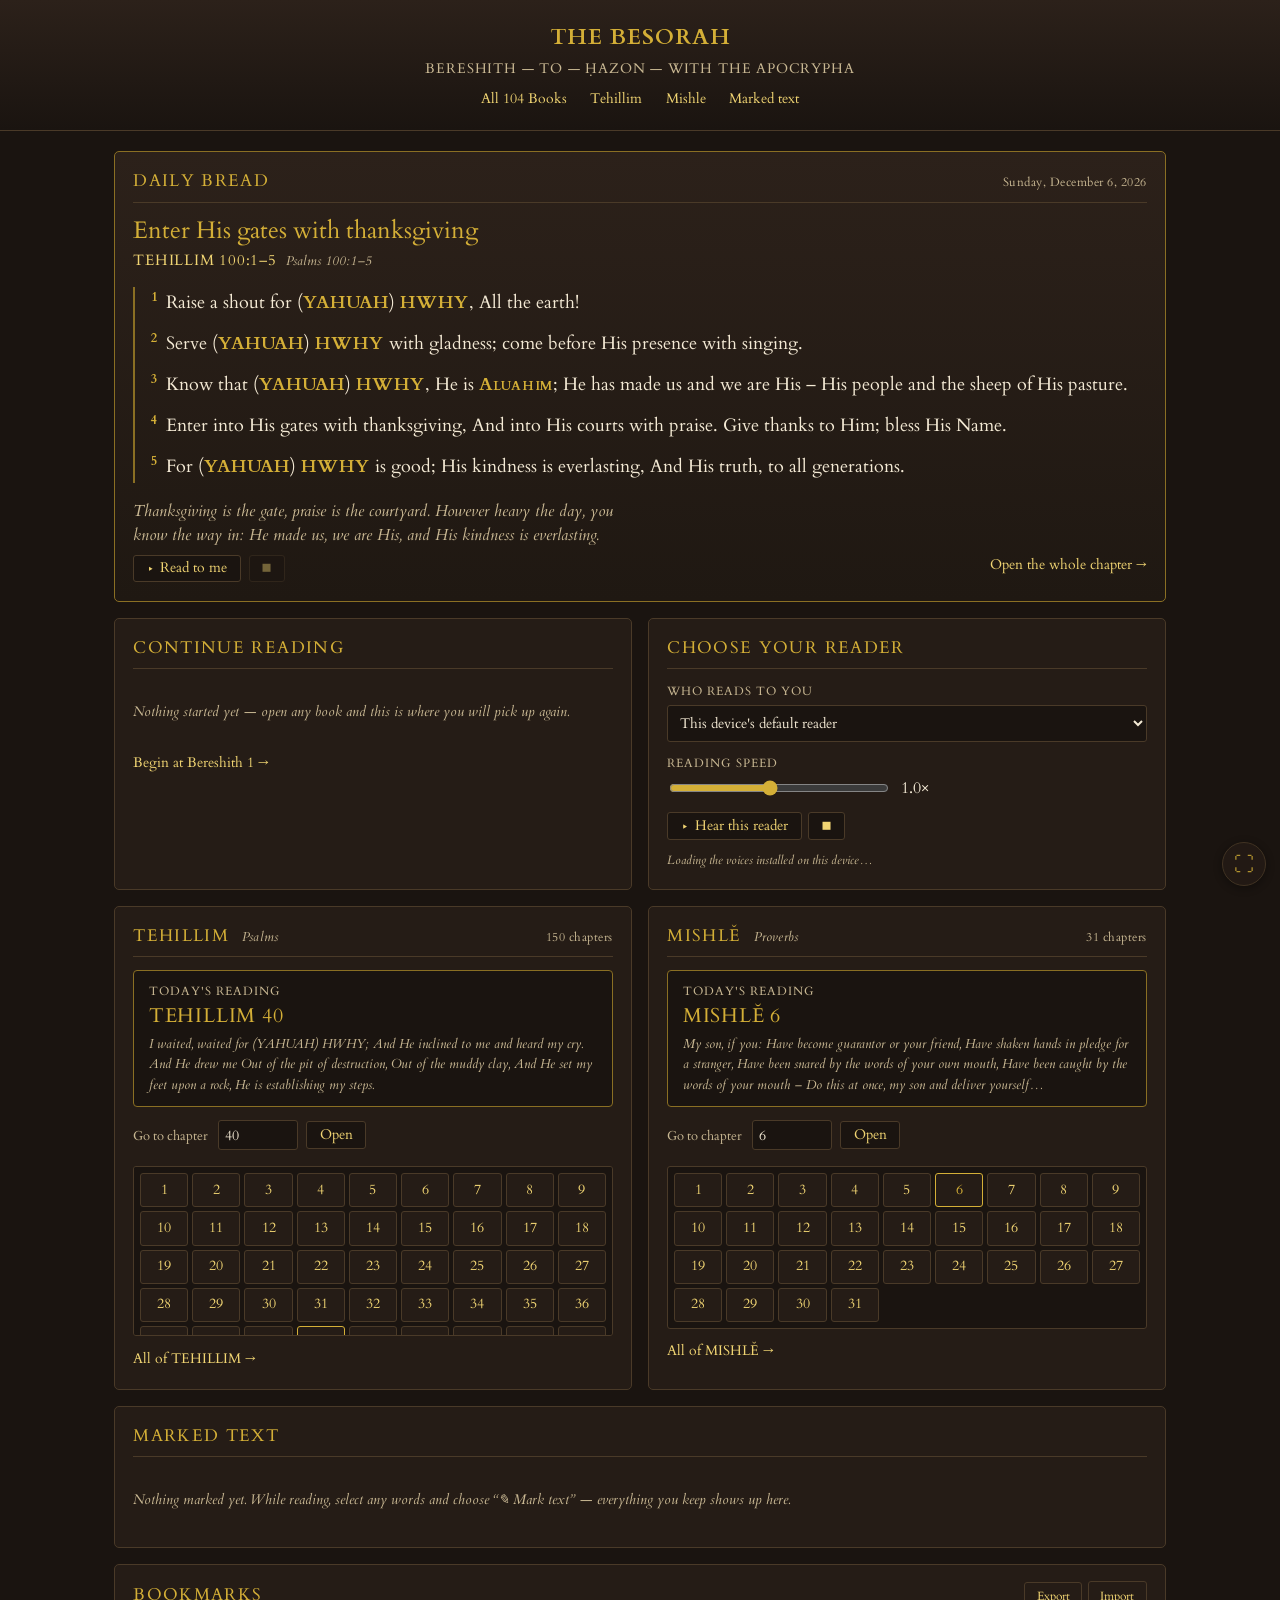
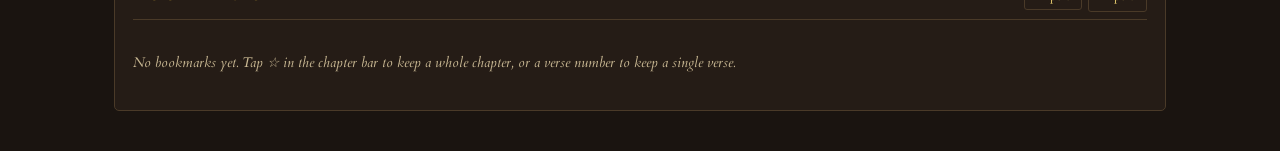
==== index.html @ 0236470b "Add a fullscreen option to every page, desktop and mobile A small round button sits bottom-right on " ====
<!DOCTYPE html>
<html lang="en">
<head>
<meta charset="UTF-8">
<meta name="viewport" content="width=device-width, initial-scale=1.0">
<meta name="theme-color" content="#1a1410">
<meta name="mobile-web-app-capable" content="yes">
<meta name="apple-mobile-web-app-capable" content="yes">
<meta name="apple-mobile-web-app-status-bar-style" content="black-translucent">
<title>The Besorah — Daily Bread &amp; Reading Room</title>
<link rel="icon" href="data:image/svg+xml,%3Csvg%20xmlns%3D%22http%3A%2F%2Fwww.w3.org%2F2000%2Fsvg%22%20viewBox%3D%220%200%2032%2032%22%3E%3Crect%20width%3D%2232%22%20height%3D%2232%22%20rx%3D%226%22%20fill%3D%22%231a1410%22%2F%3E%3Cpath%20d%3D%22M8%207h16v18H8z%22%20fill%3D%22none%22%20stroke%3D%22%23d4af37%22%20stroke-width%3D%222%22%2F%3E%3Cpath%20d%3D%22M16%207v18M11%2012h3M18%2012h3M11%2017h3M18%2017h3%22%20stroke%3D%22%23d4af37%22%20stroke-width%3D%221.5%22%2F%3E%3C%2Fsvg%3E">
<link rel="preconnect" href="https://fonts.googleapis.com">
<link rel="preconnect" href="https://fonts.gstatic.com" crossorigin>
<!-- The reader is meant to work with no network at all, so the web font
     is loaded without blocking the page: the local Cardo/Garamond/Palatino
     fallback shows immediately and the web font swaps in if it arrives. -->
<link rel="stylesheet" href="https://fonts.googleapis.com/css2?family=Cardo:ital,wght@0,400;0,700;1,400&family=EB+Garamond:ital,wght@0,500;1,400&display=swap" media="print" onload="this.media='all'">
<noscript><link rel="stylesheet" href="https://fonts.googleapis.com/css2?family=Cardo:ital,wght@0,400;0,700;1,400&family=EB+Garamond:ital,wght@0,500;1,400&display=swap"></noscript>
<link rel="stylesheet" href="assets/style.css">
<script src="assets/besorah-ids.js"></script>
<script src="assets/words.js"></script>
<script src="assets/pronunciation.js"></script>
<script src="assets/besorah-marks.js"></script>
<script src="assets/besorah-tts.js"></script>
<script src="assets/DailyBread.js"></script>
<script src="assets/besorah-home.js"></script>
</head>
<body>
<header class="site-header">
  <h1>THE BESORAH</h1>
  <div class="sub">Bereshith &mdash; to &mdash; Ḥazon &mdash; with the Apocrypha</div>
  <nav>
    <a href="books.html">All 104 Books</a>
    <a href="#tehillim-card">Tehillim</a>
    <a href="#mishle-card">Mishle</a>
    <a href="#marked-card">Marked text</a>
  </nav>
</header>

<main class="home">
  <p class="note" id="home-error" hidden></p>

  <section class="card daily-card" id="daily-card"></section>

  <div class="home-row">
    <section class="card" id="continue-card"></section>
    <section class="card" id="reader-card"></section>
  </div>

  <div class="home-row">
    <section class="card quick-card" id="tehillim-card"></section>
    <section class="card quick-card" id="mishle-card"></section>
  </div>

  <section class="card" id="marked-card"></section>
  <section class="card" id="bookmarks-card"></section>
</main>

<script>
function chapterUrl(bookId, ch, verse, markId) {
  let url = `chapter.html?id=${encodeURIComponent(bookId)}&ch=${ch}`;
  if (verse != null) url += `&v=${verse}`;
  if (markId) url += `&m=${encodeURIComponent(markId)}`;
  return url;
}
function bookUrl(bookId) {
  return `book.html?id=${encodeURIComponent(bookId)}`;
}

Promise.all([
  fetch('assets/index.json').then(r => r.json()),
  fetch('assets/daily-bread.json').then(r => r.json())
]).then(([index, daily]) => {
  BesorahHome.render({
    index: index,
    pool: daily.pool,
    loadBook: id => fetch(`assets/text/${id}.json`).then(r => r.json()),
    chapterUrl: chapterUrl,
    bookUrl: bookUrl
  });
}).catch(err => {
  const box = document.getElementById('home-error');
  box.hidden = false;
  box.innerHTML =
    'Failed to load the canon. Open this site via a local web server (not file://) — ' +
    'e.g. <code>python3 -m http.server</code> — or use the ' +
    '<a href="besorah-offline.html">single-file offline edition</a>.';
  console.error(err);
});
</script>
<script src="assets/besorah-fullscreen.js" defer></script>
</body>
</html>
---- assets/style.css ----
:root {
  --bg: #1a1410;
  --panel: #251c16;
  --ink: #f4ead5;
  --ink-dim: #c9b893;
  --gold: #d4af37;
  --gold-dim: #8a6f23;
  --rule: #4a3a28;
  --link: #f1d573;
  --link-hover: #fff3b8;
}

* { box-sizing: border-box; }

html, body {
  margin: 0;
  padding: 0;
  background: var(--bg);
  color: var(--ink);
  font-family: "Cardo", "EB Garamond", "Palatino Linotype", Palatino, Georgia, serif;
  line-height: 1.55;
  min-height: 100%;
}

a { color: var(--link); text-decoration: none; }
a:hover { color: var(--link-hover); text-decoration: underline; }

.site-header {
  border-bottom: 1px solid var(--rule);
  padding: 1.25rem 1.5rem;
  background: linear-gradient(180deg, #2c211a 0%, #1a1410 100%);
  position: sticky;
  top: 0;
  z-index: 10;
}
.site-header h1 {
  margin: 0;
  font-size: 1.4rem;
  font-weight: 600;
  letter-spacing: 0.04em;
  color: var(--gold);
  text-align: center;
}
.site-header .sub {
  font-size: 0.85rem;
  color: var(--ink-dim);
  text-align: center;
  margin-top: 0.25rem;
  letter-spacing: 0.06em;
  text-transform: uppercase;
}
.site-header nav {
  margin-top: 0.6rem;
  text-align: center;
  font-size: 0.85rem;
}
.site-header nav a { margin: 0 0.6rem; }

main { max-width: 1100px; margin: 0 auto; padding: 1.5rem; }

.section {
  margin-bottom: 2.5rem;
}
.section h2 {
  color: var(--gold);
  font-weight: 500;
  letter-spacing: 0.06em;
  border-bottom: 1px solid var(--rule);
  padding-bottom: 0.4rem;
  margin-bottom: 0.8rem;
  font-size: 1.15rem;
  text-transform: uppercase;
}

.book-grid {
  display: grid;
  grid-template-columns: repeat(auto-fill, minmax(220px, 1fr));
  gap: 0.5rem 1rem;
}
.book-link {
  display: block;
  padding: 0.5rem 0.75rem;
  border-left: 2px solid transparent;
  transition: border-color 120ms, background 120ms;
}
.book-link:hover {
  border-left-color: var(--gold);
  background: rgba(212,175,55,0.05);
  text-decoration: none;
}
.book-link .heb {
  display: block;
  color: var(--link);
  font-size: 1.05rem;
  font-weight: 500;
  letter-spacing: 0.02em;
}
.book-link .eng {
  display: block;
  color: var(--ink-dim);
  font-size: 0.78rem;
  font-style: italic;
  margin-top: 0.1rem;
}

/* Book chapter index */
.book-title {
  text-align: center;
  margin-bottom: 0.4rem;
}
.book-title .heb {
  font-size: 2.2rem;
  color: var(--gold);
  letter-spacing: 0.04em;
}
.book-title .eng {
  color: var(--ink-dim);
  font-style: italic;
  font-size: 1rem;
}

.chapter-grid {
  display: grid;
  grid-template-columns: repeat(auto-fill, minmax(72px, 1fr));
  gap: 0.4rem;
  margin-top: 1.5rem;
}
.chapter-link {
  display: block;
  padding: 0.7rem 0.4rem;
  text-align: center;
  background: var(--panel);
  border: 1px solid var(--rule);
  border-radius: 3px;
  color: var(--link);
  font-size: 1rem;
  transition: all 120ms;
}
.chapter-link:hover {
  background: var(--gold);
  color: #1a1410;
  border-color: var(--gold);
  text-decoration: none;
}

/* Chapter page */
.chapter-bar {
  display: flex;
  align-items: center;
  justify-content: space-between;
  padding: 0.6rem 1rem;
  background: var(--panel);
  border-bottom: 1px solid var(--rule);
  flex-wrap: wrap;
  gap: 0.5rem;
  position: sticky;
  top: 0;
  z-index: 10;
}
.chapter-bar .title {
  color: var(--gold);
  font-size: 1.1rem;
  font-weight: 500;
}
.chapter-bar .title .heb {
  letter-spacing: 0.02em;
}
.chapter-bar .title .eng {
  color: var(--ink-dim);
  font-style: italic;
  font-size: 0.85rem;
  margin-left: 0.5rem;
}
.chapter-bar .controls {
  display: flex;
  gap: 0.5rem;
  align-items: center;
}
.chapter-bar .controls a, .chapter-bar .controls .btn {
  padding: 0.35rem 0.8rem;
  background: var(--bg);
  border: 1px solid var(--rule);
  border-radius: 3px;
  color: var(--link);
  font-size: 0.9rem;
}
.chapter-bar .controls a:hover {
  background: var(--gold);
  color: #1a1410;
  border-color: var(--gold);
  text-decoration: none;
}
.chapter-bar .controls .disabled {
  opacity: 0.35;
  pointer-events: none;
}

.pdf-frame {
  width: 100%;
  height: calc(100vh - 110px);
  border: 0;
  display: block;
  background: #2a2018;
}

/* Chapter rendering (text mode) */
.chapter-main {
  max-width: 760px;
  margin: 0 auto;
  padding: 2rem 1.5rem 4rem;
}
.chapter-page-title {
  text-align: center;
  font-size: 2.4rem;
  color: var(--gold);
  letter-spacing: 0.05em;
  margin: 1rem 0 0.2rem;
  font-weight: 600;
}
.chapter-page-sub {
  text-align: center;
  color: var(--ink-dim);
  font-style: italic;
  font-weight: 400;
  font-size: 1rem;
  margin: 0 0 1.5rem;
}
.chapter-num {
  text-align: center;
  font-size: 3.2rem;
  color: var(--gold);
  font-weight: 700;
  margin: 1.2rem 0 1.6rem;
  line-height: 1;
}
.verses {
  font-size: 1.08rem;
  line-height: 1.7;
}
.verse {
  margin: 0 0 0.6rem;
  text-indent: 0;
}
.verse-n {
  color: var(--gold);
  font-weight: 700;
  font-size: 0.78rem;
  margin-right: 0.25rem;
  vertical-align: super;
}
/* Divine names — Yahuah, Yahusha, Aluahim, Mashiach, Yasharal, Ruach haQodesh */
.dn {
  color: var(--gold);
  font-variant: small-caps;
  letter-spacing: 0.04em;
  font-weight: 600;
}
/* Paleo-Hebrew tetragrammaton (HWHY) — annotated alongside its
   transliteration as "(YAHUAH) HWHY". Same colour as divine names
   but no small-caps so the four letters stay distinct. */
.hwhy {
  color: var(--gold);
  letter-spacing: 0.06em;
  font-weight: 600;
}

/* A footnote carried over from the source edition of an apocryphal book —
   printed there behind an asterisk, shown here as what it is. */
.fn {
  display: block;
  margin-top: 0.35rem;
  padding-left: 0.9rem;
  border-left: 1px solid var(--rule);
  color: var(--ink-dim);
  font-size: 0.82rem;
  font-style: italic;
  line-height: 1.5;
}
.fn .dn { font-size: inherit; }

/* Verse number — clickable to bookmark */
.verse-n { user-select: none; transition: color 120ms; }
.verse-n:hover { color: var(--link-hover); }

/* Bookmarked verse — gold left rule + filled marker on the verse number */
.verse.bookmarked {
  border-left: 3px solid var(--gold);
  padding-left: 0.6rem;
  margin-left: -0.9rem;
  background: rgba(212,175,55,0.06);
  border-radius: 0 3px 3px 0;
}
.verse.bookmarked .verse-n {
  color: var(--gold);
}
.verse.bookmarked .verse-n::after {
  content: "★";
  font-size: 0.7em;
  margin-left: 0.15em;
  vertical-align: super;
  color: var(--gold);
}

/* Briefly flash a verse when arrived at via #verseN deep-link */
.verse.flash {
  animation: verseFlash 1.6s ease-out 1;
}
@keyframes verseFlash {
  0%   { background: rgba(212,175,55,0.45); }
  100% { background: transparent; }
}
.verse.bookmarked.flash {
  animation: verseFlashMarked 1.6s ease-out 1;
}
@keyframes verseFlashMarked {
  0%   { background: rgba(212,175,55,0.55); }
  100% { background: rgba(212,175,55,0.06); }
}
.prose {
  font-size: 1.05rem;
  line-height: 1.75;
  white-space: pre-wrap;
}
.chapter-footer {
  border-top: 1px solid var(--rule);
  padding: 1rem;
  text-align: center;
  background: var(--panel);
}
.chapter-footer .controls {
  display: inline-flex;
  gap: 1rem;
  justify-content: center;
}
.chapter-footer .controls a {
  padding: 0.5rem 1rem;
  background: var(--bg);
  border: 1px solid var(--rule);
  border-radius: 3px;
  color: var(--link);
}
.chapter-footer .controls a:hover {
  background: var(--gold);
  color: #1a1410;
  border-color: var(--gold);
  text-decoration: none;
}
.chapter-footer .controls .disabled {
  opacity: 0.35;
  pointer-events: none;
}

.note {
  padding: 1rem;
  color: var(--ink-dim);
  font-size: 0.85rem;
  text-align: center;
  font-style: italic;
}

/* Search */
#search {
  width: 100%;
  max-width: 400px;
  margin: 0 auto;
  display: block;
  padding: 0.5rem 0.75rem;
  background: var(--panel);
  color: var(--ink);
  border: 1px solid var(--rule);
  border-radius: 3px;
  font-family: inherit;
  font-size: 0.95rem;
}
#search:focus { outline: none; border-color: var(--gold); }

@media (max-width: 600px) {
  .pdf-frame { height: calc(100vh - 150px); }
  .chapter-bar { padding: 0.5rem; font-size: 0.9rem; }
  .book-title .heb { font-size: 1.6rem; }
}

/* Bookmark star button on the chapter bar */
#bookmark-btn {
  background: var(--bg);
  border: 1px solid var(--rule);
  border-radius: 3px;
  color: var(--link);
  padding: 0.2rem 0.55rem;
  font-size: 1.05rem;
  font-family: inherit;
  cursor: pointer;
  line-height: 1;
}
#bookmark-btn:hover {
  background: var(--gold);
  color: #1a1410;
  border-color: var(--gold);
}
#bookmark-btn.on { color: var(--gold); }
#bookmark-btn.on:hover { color: #1a1410; }

/* ============ Read-aloud (text-to-speech) player ============ */
/* Sits as its own full-width row inside the sticky .chapter-bar. */
.tts-bar {
  flex: 1 1 100%;
  display: flex;
  align-items: center;
  gap: 0.5rem;
  flex-wrap: wrap;
  margin-top: 0.5rem;
  padding-top: 0.5rem;
  border-top: 1px solid var(--rule);
}
.tts-btn {
  display: inline-flex;
  align-items: center;
  gap: 0.35rem;
  background: var(--bg);
  border: 1px solid var(--rule);
  border-radius: 3px;
  color: var(--link);
  font-family: inherit;
  font-size: 0.9rem;
  padding: 0.35rem 0.8rem;
  cursor: pointer;
  line-height: 1;
}
.tts-btn:hover:not(:disabled) {
  background: var(--gold);
  color: #1a1410;
  border-color: var(--gold);
}
.tts-btn:disabled { opacity: 0.4; cursor: default; }
.tts-play .tts-ico { font-size: 0.8rem; }
.tts-rate {
  display: inline-flex;
  align-items: center;
  gap: 0.4rem;
  color: var(--ink-dim);
  font-size: 0.8rem;
}
.tts-rate-input { width: 90px; accent-color: var(--gold); cursor: pointer; }
.tts-rate-val { min-width: 2.4em; color: var(--ink); }
.tts-voice {
  background: var(--bg);
  color: var(--ink);
  border: 1px solid var(--rule);
  border-radius: 3px;
  font-family: inherit;
  font-size: 0.82rem;
  padding: 0.3rem 0.4rem;
  max-width: 220px;
}
.tts-voice:focus { outline: none; border-color: var(--gold); }

/* Verses become click-to-read-from-here once the player is bound */
.tts-readable .verse,
.tts-readable .prose { cursor: pointer; }

/* Currently-spoken verse / prose block */
.verse.tts-speaking,
.prose.tts-speaking {
  background: rgba(212,175,55,0.14);
  box-shadow: -0.6rem 0 0 rgba(212,175,55,0.14),
               0.6rem 0 0 rgba(212,175,55,0.14);
  border-radius: 3px;
}
.verse.tts-speaking .verse-n { color: var(--link-hover); }

@media (max-width: 600px) {
  .tts-voice { max-width: 150px; }
  .tts-rate-input { width: 70px; }
}

/* Continue-reading card on the index page */
.continue-card {
  display: flex;
  align-items: center;
  justify-content: space-between;
  gap: 1rem;
  max-width: 700px;
  margin: 1rem auto 0;
  padding: 0.8rem 1.1rem;
  background: linear-gradient(180deg, #2c211a 0%, #1f1812 100%);
  border: 1px solid var(--gold-dim);
  border-radius: 4px;
  color: var(--link);
}
.continue-card:hover {
  border-color: var(--gold);
  text-decoration: none;
  color: var(--link-hover);
}
.continue-label {
  font-size: 0.78rem;
  text-transform: uppercase;
  letter-spacing: 0.08em;
  color: var(--ink-dim);
}
.continue-target { display: flex; flex-direction: column; align-items: flex-end; }
.continue-target .heb {
  color: var(--gold);
  font-size: 1.1rem;
  letter-spacing: 0.03em;
}
.continue-target .eng {
  color: var(--ink-dim);
  font-style: italic;
  font-size: 0.78rem;
}

/* Bookmarks panel on the index page */
.bookmarks-section { margin-top: 1.6rem; }
.bookmarks-head {
  display: flex;
  align-items: baseline;
  justify-content: space-between;
  gap: 0.8rem;
  flex-wrap: wrap;
  border-bottom: 1px solid var(--rule);
  padding-bottom: 0.4rem;
  margin-bottom: 0.8rem;
}
.bookmarks-head h2 {
  margin: 0;
  font-size: 1.15rem;
  color: var(--gold);
  font-weight: 500;
  letter-spacing: 0.06em;
  text-transform: uppercase;
  border: 0;
  padding: 0;
}
.bookmarks-head .count {
  color: var(--ink-dim);
  font-weight: 400;
  font-size: 0.9rem;
}
.bookmarks-tools { display: flex; gap: 0.4rem; align-items: center; }
.bookmarks-tools button,
.bookmarks-tools .bm-import-label {
  background: var(--panel);
  border: 1px solid var(--rule);
  border-radius: 3px;
  color: var(--link);
  padding: 0.3rem 0.7rem;
  font-size: 0.78rem;
  font-family: inherit;
  cursor: pointer;
}
.bookmarks-tools button:hover,
.bookmarks-tools .bm-import-label:hover {
  background: var(--gold);
  color: #1a1410;
  border-color: var(--gold);
}
.bookmark-item { position: relative; padding-right: 2rem; }
.bookmark-item.bm-verse .heb::before {
  content: "★ ";
  color: var(--gold);
  font-size: 0.85em;
}
.bookmark-item .bm-remove {
  position: absolute;
  top: 50%;
  right: 0.5rem;
  transform: translateY(-50%);
  background: transparent;
  border: 0;
  color: var(--ink-dim);
  font-size: 1.1rem;
  line-height: 1;
  cursor: pointer;
  padding: 0.15rem 0.35rem;
  border-radius: 3px;
}
.bookmark-item .bm-remove:hover {
  background: rgba(212,175,55,0.15);
  color: var(--gold);
}

/* ================================================================
   HOME PAGE
   Daily Bread · Continue reading · Choose your reader ·
   Tehillim · Mishle · Marked text · Bookmarks
   ================================================================ */
main.home { max-width: 1100px; padding-top: 1.25rem; }

.home-row {
  display: grid;
  grid-template-columns: repeat(auto-fit, minmax(320px, 1fr));
  gap: 1rem;
  margin-bottom: 1rem;
}

.card {
  background: var(--panel);
  border: 1px solid var(--rule);
  border-radius: 5px;
  padding: 1rem 1.15rem 1.15rem;
  margin-bottom: 1rem;
  display: flex;
  flex-direction: column;
}
.home-row .card { margin-bottom: 0; }

.card-head {
  display: flex;
  align-items: baseline;
  justify-content: space-between;
  gap: 0.6rem;
  flex-wrap: wrap;
  border-bottom: 1px solid var(--rule);
  padding-bottom: 0.45rem;
  margin-bottom: 0.85rem;
}
.card-head h2 {
  margin: 0;
  font-size: 1.05rem;
  font-weight: 500;
  letter-spacing: 0.08em;
  text-transform: uppercase;
  color: var(--gold);
}
.card-head .card-sub {
  color: var(--ink-dim);
  font-style: italic;
  text-transform: none;
  letter-spacing: 0.02em;
  font-size: 0.82rem;
  margin-left: 0.4rem;
}
.card-head .count { color: var(--ink-dim); font-size: 0.85rem; }
.card-note {
  color: var(--ink-dim);
  font-size: 0.78rem;
  letter-spacing: 0.04em;
}
.card-empty { text-align: left; padding: 0.4rem 0 0.2rem; }
.card-tools { margin-left: auto; }
.card-more {
  display: inline-block;
  margin-top: 0.8rem;
  font-size: 0.85rem;
  color: var(--link);
  align-self: flex-start;
}

/* ---- Daily Bread ---- */
.daily-card {
  background: linear-gradient(180deg, #2c211a 0%, #1f1812 100%);
  border-color: var(--gold-dim);
}
.daily-theme {
  color: var(--gold);
  font-size: 1.5rem;
  line-height: 1.25;
  margin-bottom: 0.2rem;
}
.daily-ref {
  display: flex;
  gap: 0.6rem;
  align-items: baseline;
  flex-wrap: wrap;
  margin-bottom: 0.9rem;
}
.daily-ref .heb {
  color: var(--link);
  letter-spacing: 0.05em;
  font-size: 0.95rem;
}
.daily-ref .eng {
  color: var(--ink-dim);
  font-style: italic;
  font-size: 0.82rem;
}
.daily-verses {
  font-size: 1.12rem;
  line-height: 1.75;
  border-left: 2px solid var(--gold-dim);
  padding-left: 1rem;
  margin-bottom: 1rem;
}
.daily-reflection {
  color: var(--ink-dim);
  font-style: italic;
  margin: 0 0 0.4rem;
  max-width: 62ch;
}
.daily-actions {
  display: flex;
  align-items: center;
  justify-content: space-between;
  gap: 1rem;
  flex-wrap: wrap;
  margin-top: 0.4rem;
}
.daily-actions .card-more { margin-top: 0; }
.tts-bar-compact {
  flex: 0 0 auto;
  margin-top: 0;
  padding-top: 0;
  border-top: 0;
}

/* ---- Continue reading ---- */
#continue-card .continue-card { margin: 0; max-width: none; }

/* ---- Choose your reader ---- */
.reader-panel { display: block; }
.reader-field {
  display: block;
  margin-bottom: 0.7rem;
}
.reader-label {
  display: block;
  font-size: 0.75rem;
  text-transform: uppercase;
  letter-spacing: 0.08em;
  color: var(--ink-dim);
  margin-bottom: 0.25rem;
}
.reader-voice {
  width: 100%;
  max-width: none;
  font-size: 0.9rem;
  padding: 0.45rem 0.5rem;
}
.reader-speed { display: flex; align-items: center; gap: 0.6rem; }
.reader-speed .tts-rate-input { width: 100%; max-width: 220px; }
.reader-actions { display: flex; gap: 0.4rem; margin-top: 0.2rem; }
.reader-hint {
  color: var(--ink-dim);
  font-size: 0.78rem;
  font-style: italic;
  margin: 0.7rem 0 0;
}
.reader-none { text-align: left; padding-left: 0; }

/* ---- Tehillim / Mishle quick access ---- */
.quick-today {
  display: block;
  padding: 0.7rem 0.9rem;
  background: var(--bg);
  border: 1px solid var(--gold-dim);
  border-radius: 4px;
  color: var(--link);
}
.quick-today:hover {
  border-color: var(--gold);
  text-decoration: none;
  background: rgba(212,175,55,0.06);
}
.quick-today-label {
  display: block;
  font-size: 0.72rem;
  text-transform: uppercase;
  letter-spacing: 0.09em;
  color: var(--ink-dim);
}
.quick-today-ref {
  display: block;
  color: var(--gold);
  font-size: 1.25rem;
  letter-spacing: 0.04em;
}
.quick-today-line {
  display: block;
  color: var(--ink-dim);
  font-size: 0.82rem;
  font-style: italic;
  margin-top: 0.15rem;
}
.quick-jump {
  display: flex;
  align-items: center;
  gap: 0.5rem;
  margin: 0.8rem 0 0.6rem;
  font-size: 0.82rem;
  color: var(--ink-dim);
}
.quick-jump input {
  width: 5rem;
  margin-left: 0.4rem;
  background: var(--bg);
  color: var(--ink);
  border: 1px solid var(--rule);
  border-radius: 3px;
  padding: 0.3rem 0.4rem;
  font-family: inherit;
  font-size: 0.9rem;
}
.quick-jump input:focus { outline: none; border-color: var(--gold); }
.chapter-grid.mini {
  grid-template-columns: repeat(auto-fill, minmax(46px, 1fr));
  gap: 0.25rem;
  margin-top: 0.4rem;
  /* Long books (150 psalms) scroll inside their own panel rather than
     pushing the rest of the home page down. */
  max-height: 170px;
  overflow-y: auto;
  background: var(--bg);
  border: 1px solid var(--rule);
  border-radius: 3px;
  padding: 0.35rem;
}
.chapter-grid.mini .chapter-link {
  padding: 0.35rem 0.2rem;
  font-size: 0.85rem;
}
.chapter-grid.mini .chapter-link.is-today {
  border-color: var(--gold);
  color: var(--gold);
}

/* ---- Marked text ---- */
.mark-list { list-style: none; margin: 0; padding: 0; }
.mark-item {
  position: relative;
  border-left: 2px solid var(--gold-dim);
  margin-bottom: 0.55rem;
}
.mark-item:hover { border-left-color: var(--gold); }
.mark-link {
  display: block;
  padding: 0.35rem 2rem 0.4rem 0.8rem;
  color: var(--ink);
}
.mark-link:hover { text-decoration: none; background: rgba(212,175,55,0.05); }
.mark-quote {
  display: block;
  font-size: 1rem;
  line-height: 1.5;
}
.mark-quote::before { content: "“"; color: var(--gold); }
.mark-quote::after  { content: "”"; color: var(--gold); }
.mark-ref {
  display: block;
  margin-top: 0.15rem;
  font-size: 0.75rem;
  letter-spacing: 0.05em;
  color: var(--ink-dim);
  text-transform: uppercase;
}
.mark-item .bm-remove {
  position: absolute;
  top: 0.35rem;
  right: 0.4rem;
  background: transparent;
  border: 0;
  color: var(--ink-dim);
  font-size: 1.1rem;
  line-height: 1;
  cursor: pointer;
  padding: 0.15rem 0.35rem;
  border-radius: 3px;
}
.mark-item .bm-remove:hover {
  background: rgba(212,175,55,0.15);
  color: var(--gold);
}

/* ================================================================
   MARKED TEXT INSIDE A CHAPTER
   ================================================================ */
mark.tmark {
  background: rgba(212,175,55,0.22);
  color: inherit;
  border-bottom: 1px solid var(--gold-dim);
  border-radius: 2px;
  padding: 0.05em 0;
  cursor: pointer;
}
mark.tmark:hover { background: rgba(212,175,55,0.34); }
mark.tmark.flash { animation: verseFlash 1.6s ease-out 1; }
.markable .verse, .markable .prose { -webkit-tap-highlight-color: transparent; }

/* The floating "Mark text" bubble */
.mark-pop {
  position: absolute;
  z-index: 50;
  display: flex;
  flex-wrap: wrap;
  max-width: min(92vw, 340px);
  justify-content: center;
  gap: 0.25rem;
  padding: 0.25rem;
  background: var(--panel);
  border: 1px solid var(--gold-dim);
  border-radius: 4px;
  box-shadow: 0 4px 14px rgba(0,0,0,0.45);
}
.mark-pop[hidden] { display: none; }
.mark-pop-btn {
  background: var(--bg);
  border: 1px solid var(--rule);
  border-radius: 3px;
  color: var(--link);
  font-family: inherit;
  font-size: 0.82rem;
  padding: 0.3rem 0.6rem;
  cursor: pointer;
  white-space: nowrap;
}
.mark-pop-btn:hover {
  background: var(--gold);
  color: #1a1410;
  border-color: var(--gold);
}
.mark-pop-btn.danger:hover { background: #a3512b; color: var(--ink); border-color: #a3512b; }

.mark-hint {
  border-top: 1px solid var(--rule);
  margin-top: 2.5rem;
  padding-top: 1rem;
  font-size: 0.8rem;
}

@media (max-width: 600px) {
  main.home { padding: 1rem 0.85rem 2rem; }
  .card { padding: 0.85rem 0.9rem 1rem; }
  .daily-theme { font-size: 1.25rem; }
  .daily-verses { font-size: 1.05rem; padding-left: 0.7rem; }
  .home-row { grid-template-columns: 1fr; }
}
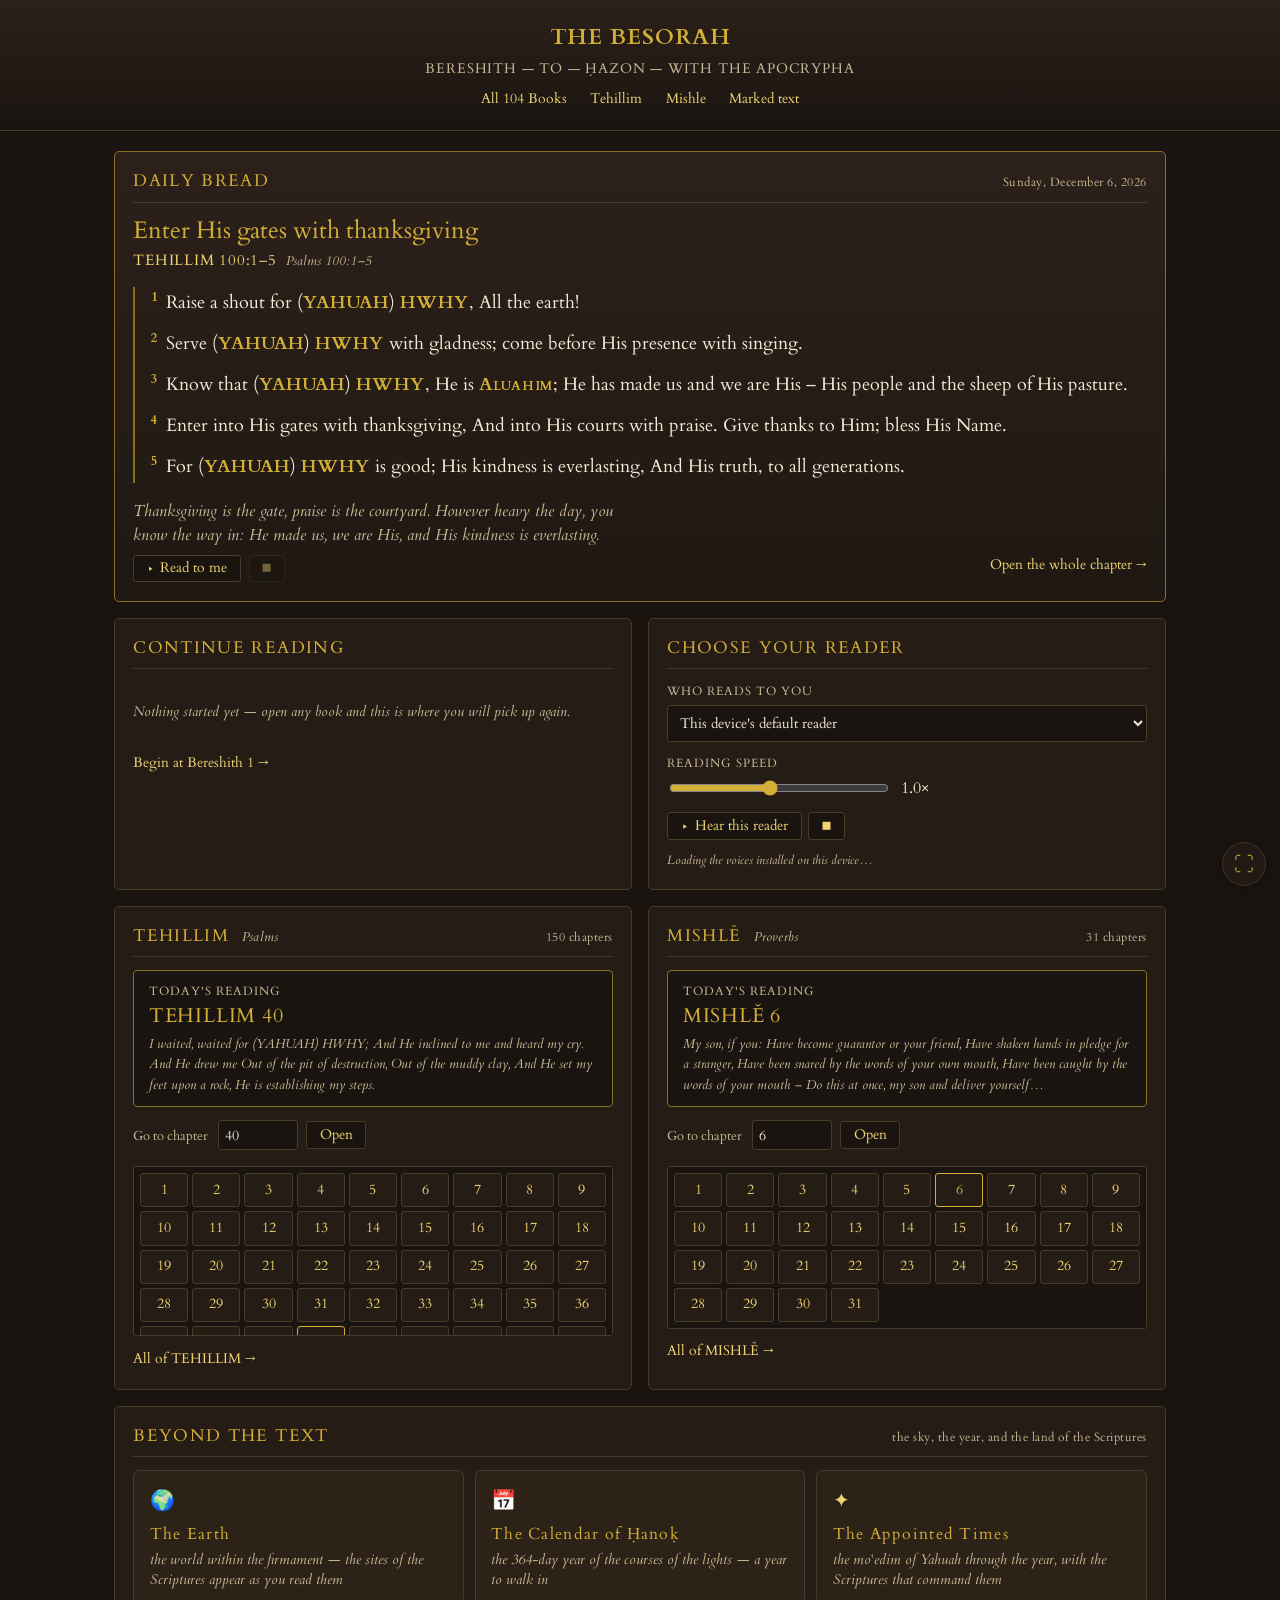
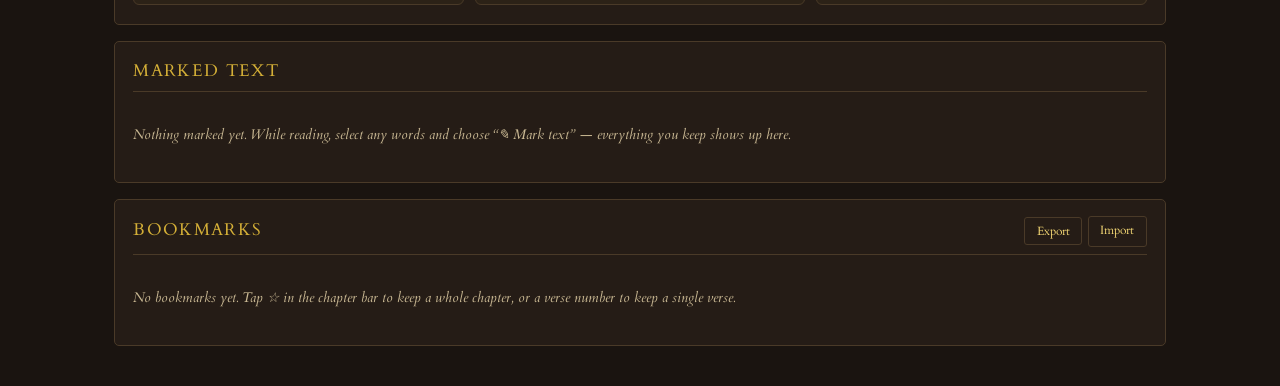
==== commit d0f104b4: "Give the Extra Features pages a home in the Besorah The three companion pages uploaded to Extra Feat" ====
--- a/index.html
+++ b/index.html
@@ -52,6 +52,28 @@
     <section class="card quick-card" id="mishle-card"></section>
   </div>
 
+  <section class="card" id="extras-card">
+    <div class="card-head"><h2>Beyond the text</h2>
+      <span class="card-note">the sky, the year, and the land of the Scriptures</span></div>
+    <div class="extras-row">
+      <a class="extra-link" href="Extra Features/earth.html">
+        <span class="extra-icon">&#127757;</span>
+        <span class="extra-name">The Earth</span>
+        <span class="extra-desc">the world within the firmament &mdash; the sites of the Scriptures appear as you read them</span>
+      </a>
+      <a class="extra-link" href="Extra Features/calendar-of-hanok.html">
+        <span class="extra-icon">&#128197;</span>
+        <span class="extra-name">The Calendar of &#7716;ano&#7731;</span>
+        <span class="extra-desc">the 364-day year of the courses of the lights &mdash; a year to walk in</span>
+      </a>
+      <a class="extra-link" href="Extra Features/appointed-times.html">
+        <span class="extra-icon">&#10022;</span>
+        <span class="extra-name">The Appointed Times</span>
+        <span class="extra-desc">the mo&#8219;edim of Yahuah through the year, with the Scriptures that command them</span>
+      </a>
+    </div>
+  </section>
+
   <section class="card" id="marked-card"></section>
   <section class="card" id="bookmarks-card"></section>
 </main>
--- a/assets/style.css
+++ b/assets/style.css
@@ -924,3 +924,37 @@
   .daily-verses { font-size: 1.05rem; padding-left: 0.7rem; }
   .home-row { grid-template-columns: 1fr; }
 }
+
+/* ------------------------- extra features card ------------------------- */
+.extras-row {
+  display: grid;
+  grid-template-columns: repeat(auto-fit, minmax(220px, 1fr));
+  gap: 0.7rem;
+}
+.extra-link {
+  display: block;
+  border: 1px solid var(--rule);
+  border-radius: 6px;
+  padding: 0.85rem 0.95rem;
+  background: rgba(212, 175, 55, 0.045);
+  transition: border-color 120ms, background 120ms;
+}
+.extra-link:hover {
+  border-color: var(--gold);
+  background: rgba(212, 175, 55, 0.09);
+  text-decoration: none;
+}
+.extra-link .extra-icon { display: block; font-size: 1.25rem; margin-bottom: 0.35rem; }
+.extra-link .extra-name {
+  display: block;
+  color: var(--gold);
+  letter-spacing: 0.08em;
+  margin-bottom: 0.3rem;
+}
+.extra-link .extra-desc {
+  display: block;
+  color: var(--ink-dim);
+  font-size: 0.85rem;
+  font-style: italic;
+  line-height: 1.45;
+}
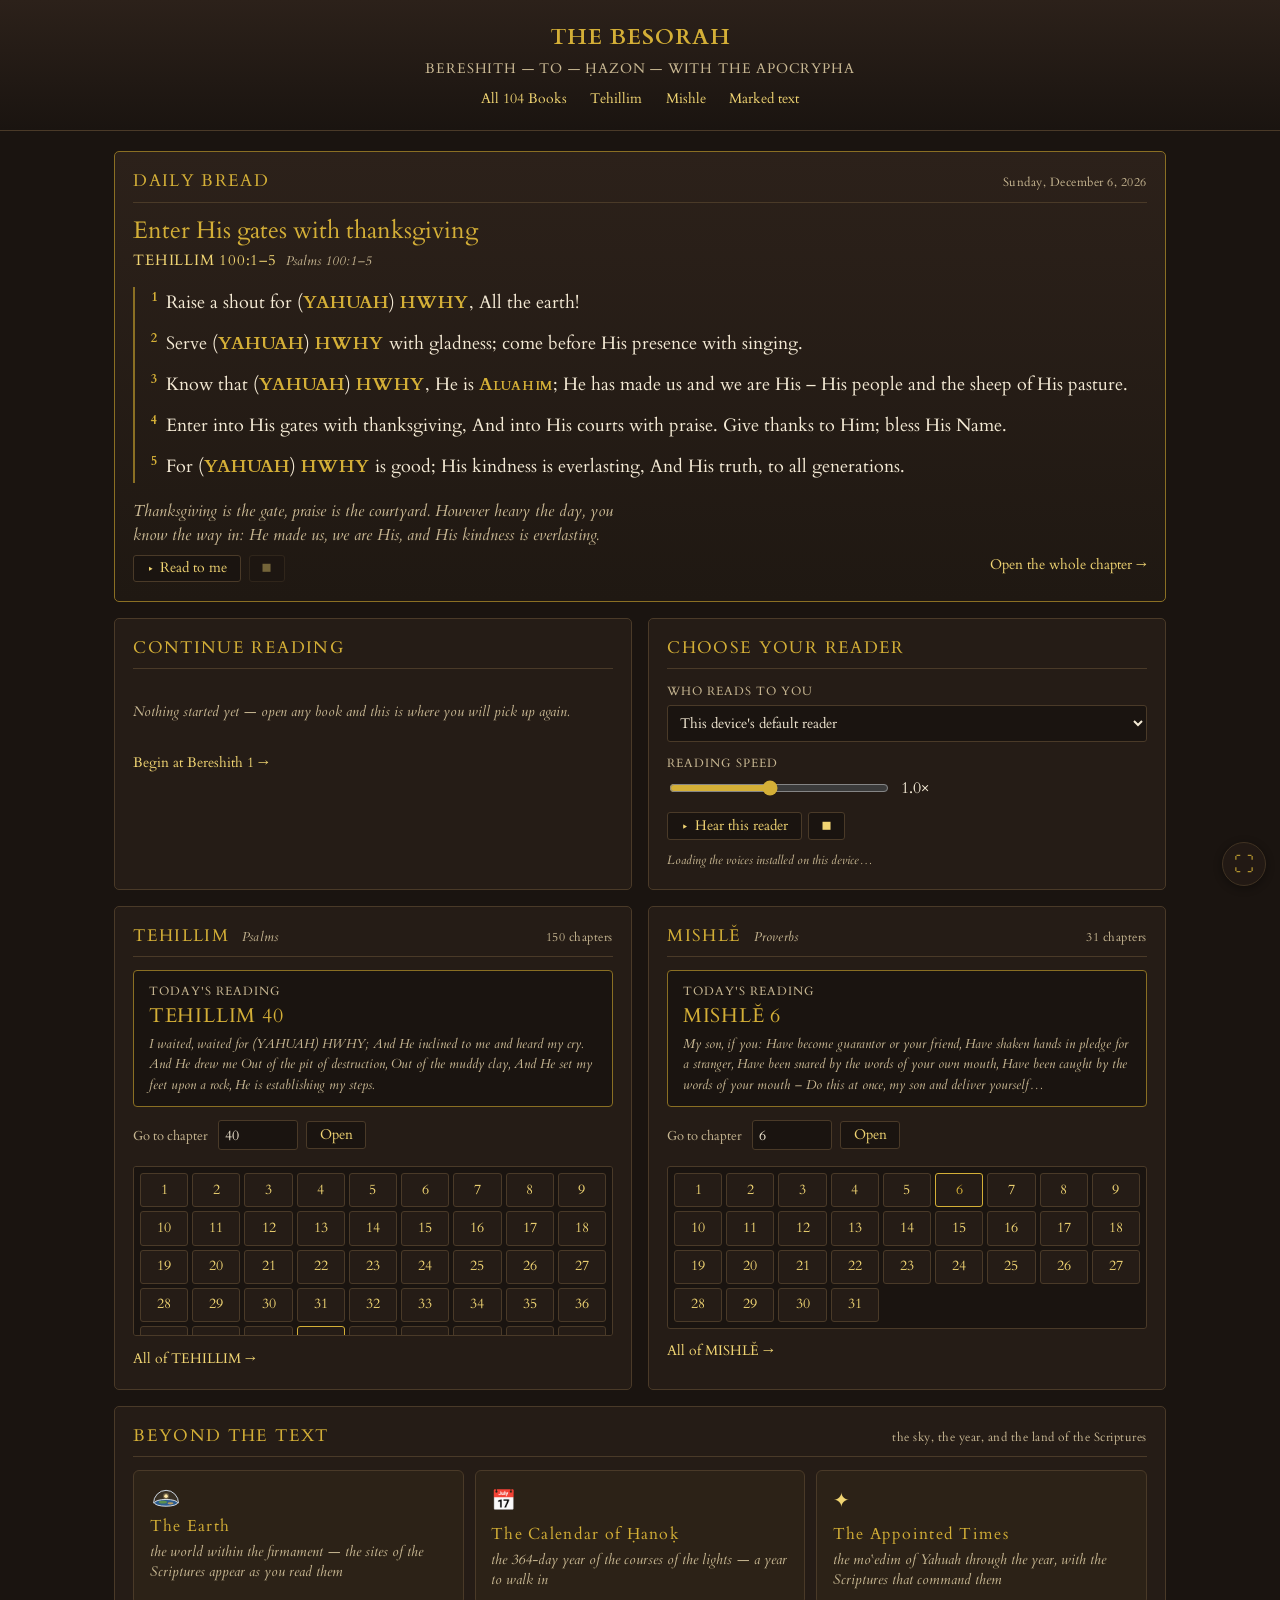
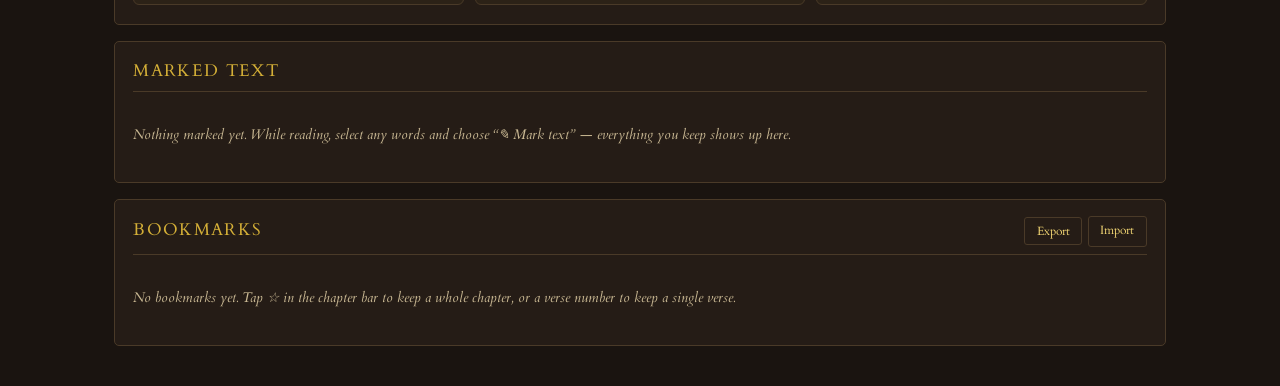
==== commit e6f7d6eb: "Draw the Earth's own icon instead of the globe emoji The emoji showed a spinning ball; the page it p" ====
--- a/index.html
+++ b/index.html
@@ -57,7 +57,7 @@
       <span class="card-note">the sky, the year, and the land of the Scriptures</span></div>
     <div class="extras-row">
       <a class="extra-link" href="Extra Features/earth.html">
-        <span class="extra-icon">&#127757;</span>
+        <span class="extra-icon"><svg class="earth-icon" viewBox="0 0 36 26" xmlns="http://www.w3.org/2000/svg" aria-hidden="true" focusable="false"><path d="M4 20 A14 14 0 0 1 32 20" fill="rgba(232,238,244,.07)" stroke="#cfd8e3" stroke-width="1.1" stroke-linecap="round"/><circle cx="18" cy="12.5" r="2" fill="#ffe9a8"/><circle cx="18" cy="12.5" r="3.4" fill="rgba(255,233,168,.25)"/><ellipse cx="18" cy="20" rx="13" ry="3.8" fill="#2e5d8f"/><ellipse cx="14.5" cy="19.3" rx="4.6" ry="1.5" fill="#5a8f4e"/><ellipse cx="23" cy="20.6" rx="3.4" ry="1.2" fill="#b89a5e"/><ellipse cx="18" cy="20" rx="13" ry="3.8" fill="none" stroke="#e8eef4" stroke-width="1"/></svg></span>
         <span class="extra-name">The Earth</span>
         <span class="extra-desc">the world within the firmament &mdash; the sites of the Scriptures appear as you read them</span>
       </a>
--- a/assets/style.css
+++ b/assets/style.css
@@ -945,6 +945,7 @@
   text-decoration: none;
 }
 .extra-link .extra-icon { display: block; font-size: 1.25rem; margin-bottom: 0.35rem; }
+.extra-link .extra-icon .earth-icon { height: 1.45rem; width: auto; display: block; }
 .extra-link .extra-name {
   display: block;
   color: var(--gold);
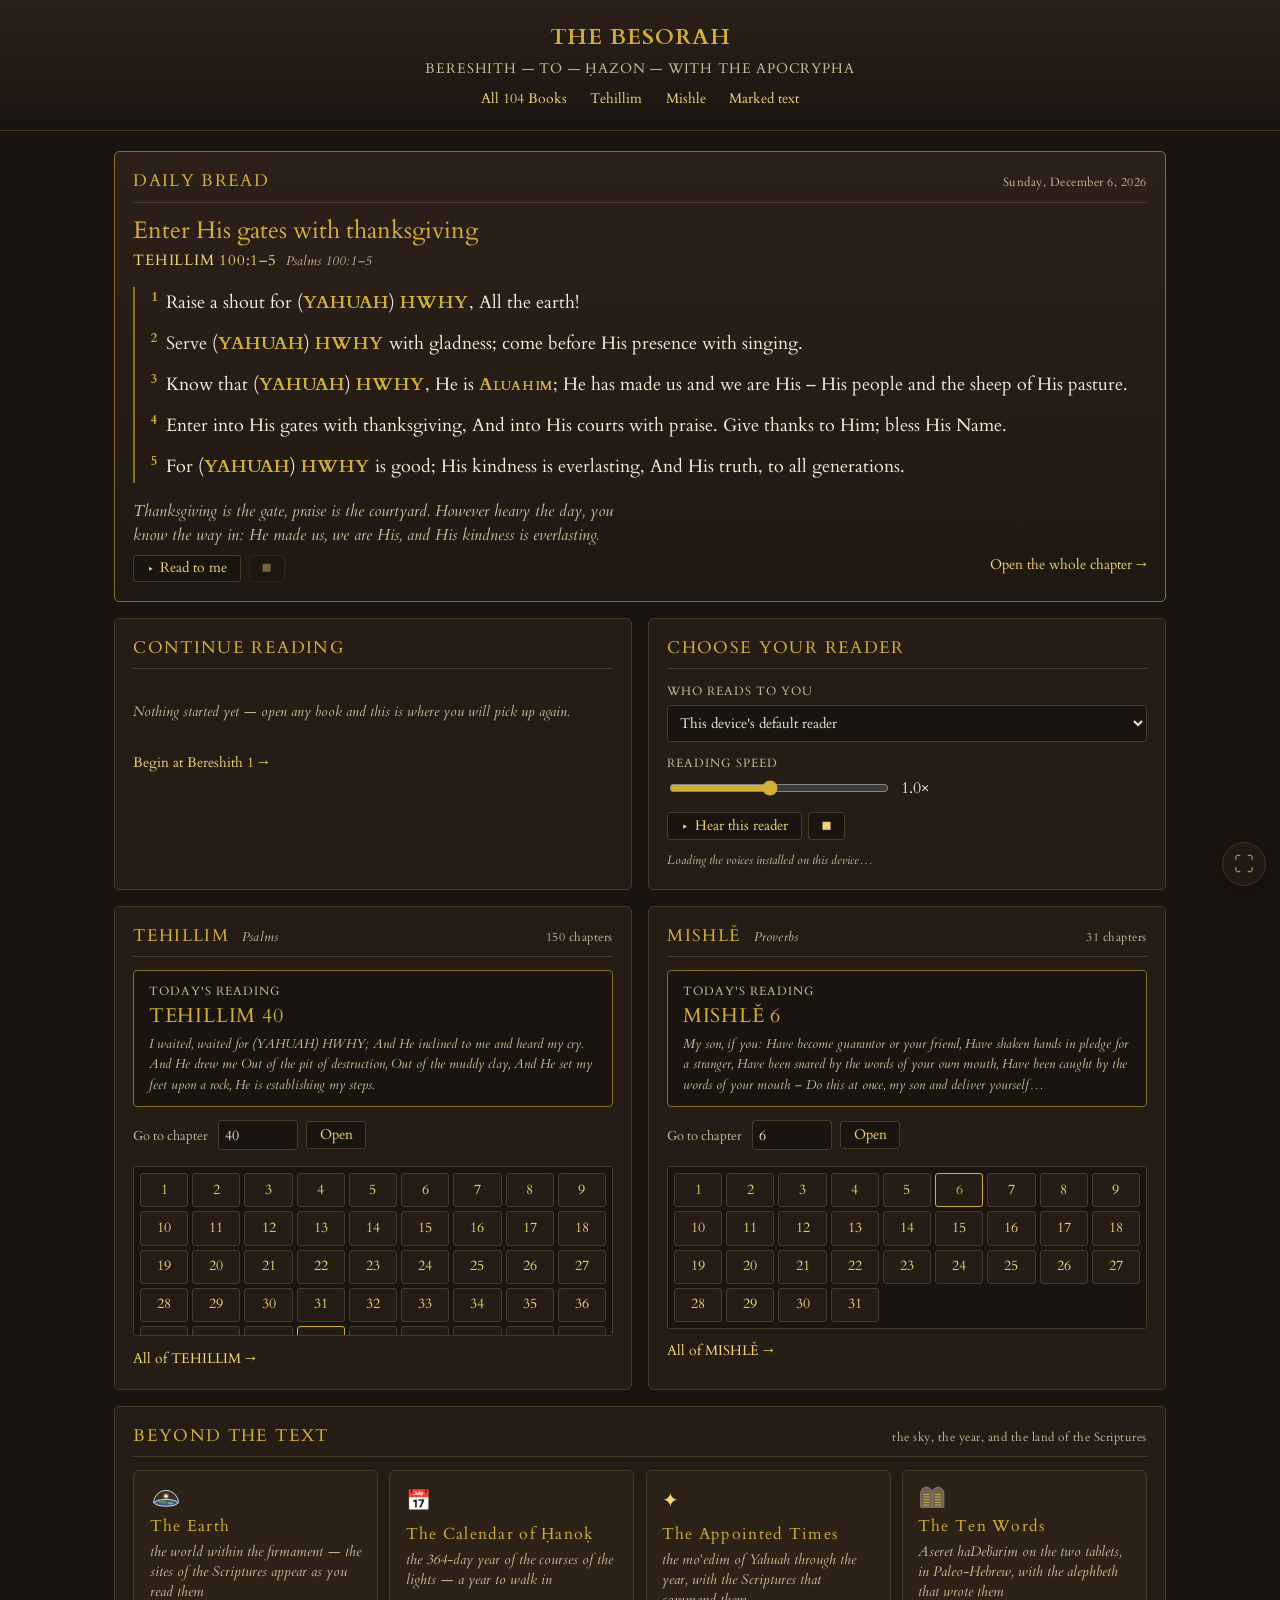
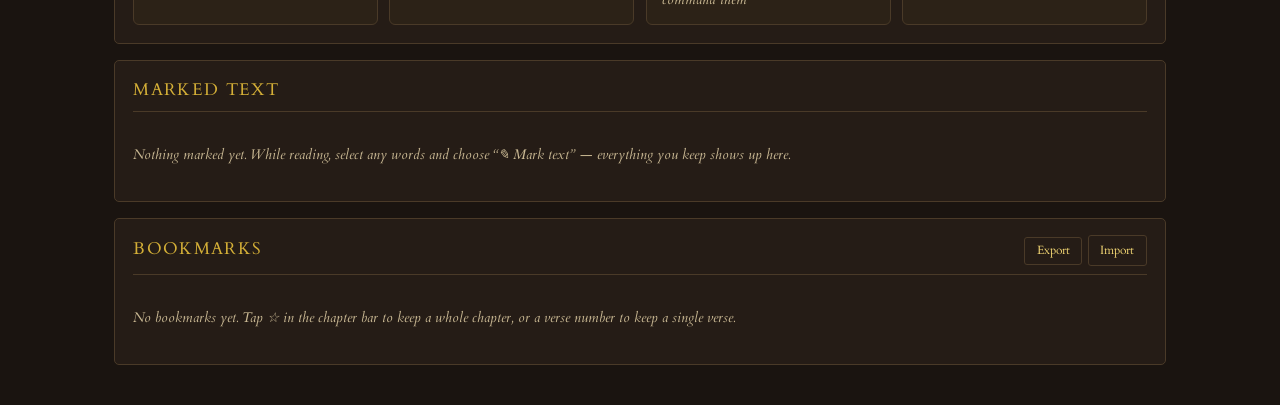
==== commit 3aaa0f8c: "Give the Ten Words page its home beside its three companions The newly uploaded Extra Features/ten-c" ====
--- a/index.html
+++ b/index.html
@@ -71,6 +71,11 @@
         <span class="extra-name">The Appointed Times</span>
         <span class="extra-desc">the mo&#8219;edim of Yahuah through the year, with the Scriptures that command them</span>
       </a>
+      <a class="extra-link" href="Extra Features/ten-commandments.html">
+        <span class="extra-icon"><svg class="tablets-icon" style="height:1.45rem;width:auto;display:block" viewBox="0 0 32 26" xmlns="http://www.w3.org/2000/svg" aria-hidden="true" focusable="false"><path d="M3 25 V9 a6.5 6.5 0 0 1 13 0 V25 Z" fill="#6d6355" stroke="#8d8276" stroke-width="1"/><path d="M16 25 V9 a6.5 6.5 0 0 1 13 0 V25 Z" fill="#6d6355" stroke="#8d8276" stroke-width="1"/><g stroke="#d4af37" stroke-width="1.1" stroke-linecap="round"><path d="M6.5 10.5h6M6.5 13.5h6M6.5 16.5h6M6.5 19.5h6M6.5 22.5h6"/><path d="M19.5 10.5h6M19.5 13.5h6M19.5 16.5h6M19.5 19.5h6M19.5 22.5h6"/></g></svg></span>
+        <span class="extra-name">The Ten Words</span>
+        <span class="extra-desc">Aseret haDe&#7683;arim on the two tablets, in Paleo-Hebrew, with the alephbeth that wrote them</span>
+      </a>
     </div>
   </section>
 
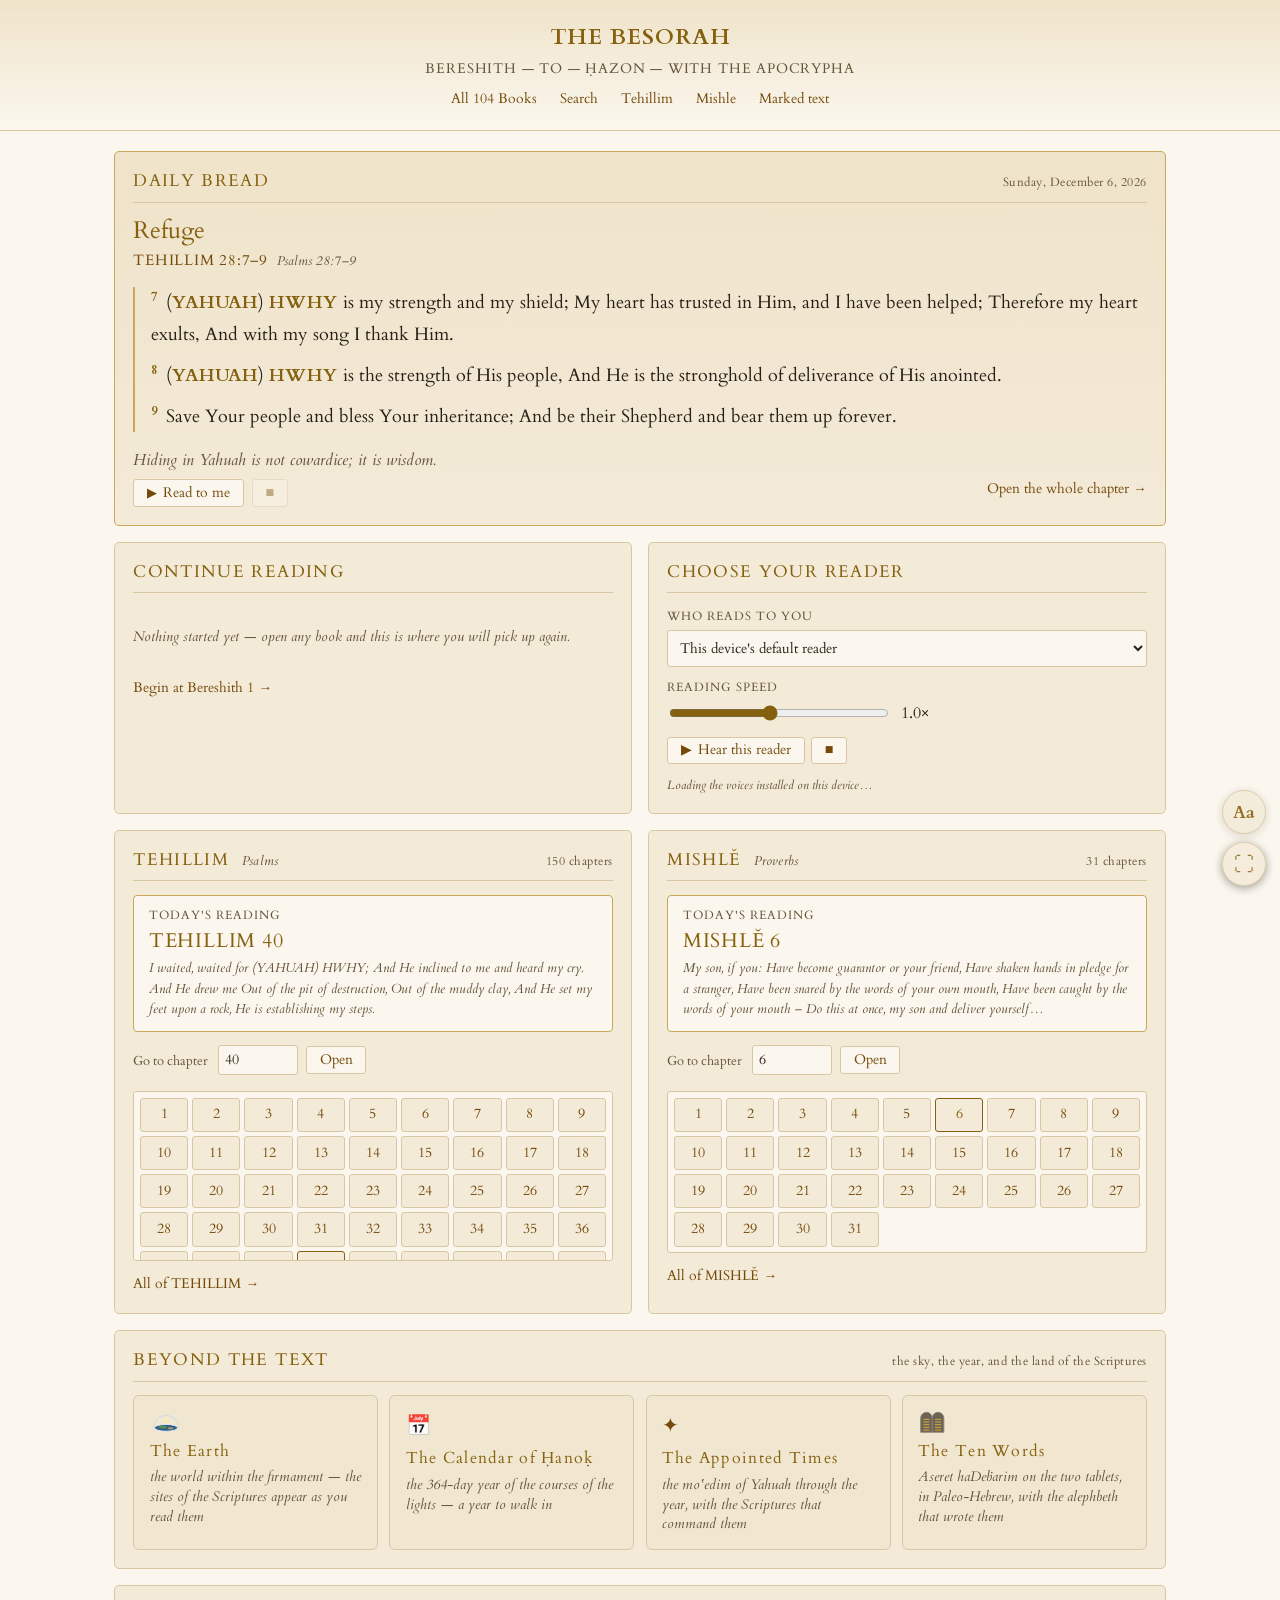
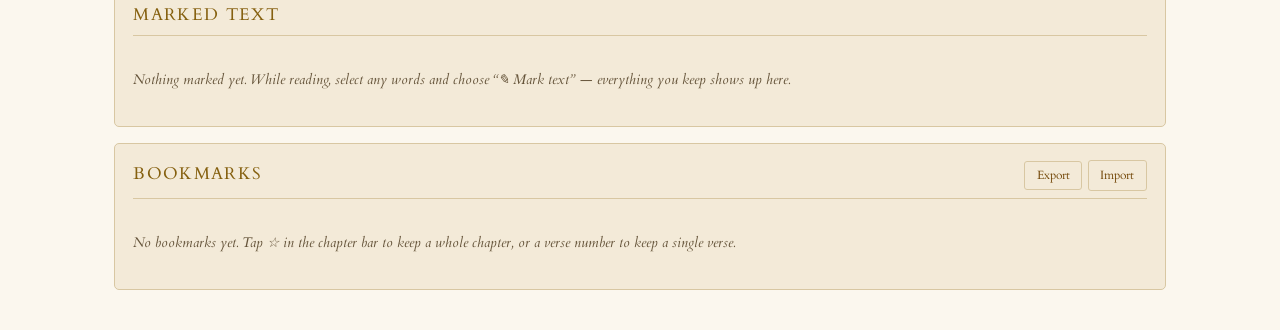
==== commit 3cb62e72: "Text fixes to CLAUDE.md and the print; light mode, text size, verse search Text - words.js NAMES/HOU" ====
--- a/index.html
+++ b/index.html
@@ -9,14 +9,14 @@
 <meta name="apple-mobile-web-app-status-bar-style" content="black-translucent">
 <title>The Besorah — Daily Bread &amp; Reading Room</title>
 <link rel="icon" href="data:image/svg+xml,%3Csvg%20xmlns%3D%22http%3A%2F%2Fwww.w3.org%2F2000%2Fsvg%22%20viewBox%3D%220%200%2032%2032%22%3E%3Crect%20width%3D%2232%22%20height%3D%2232%22%20rx%3D%226%22%20fill%3D%22%231a1410%22%2F%3E%3Cpath%20d%3D%22M8%207h16v18H8z%22%20fill%3D%22none%22%20stroke%3D%22%23d4af37%22%20stroke-width%3D%222%22%2F%3E%3Cpath%20d%3D%22M16%207v18M11%2012h3M18%2012h3M11%2017h3M18%2017h3%22%20stroke%3D%22%23d4af37%22%20stroke-width%3D%221.5%22%2F%3E%3C%2Fsvg%3E">
-<link rel="preconnect" href="https://fonts.googleapis.com">
-<link rel="preconnect" href="https://fonts.gstatic.com" crossorigin>
-<!-- The reader is meant to work with no network at all, so the web font
-     is loaded without blocking the page: the local Cardo/Garamond/Palatino
-     fallback shows immediately and the web font swaps in if it arrives. -->
-<link rel="stylesheet" href="https://fonts.googleapis.com/css2?family=Cardo:ital,wght@0,400;0,700;1,400&family=EB+Garamond:ital,wght@0,500;1,400&display=swap" media="print" onload="this.media='all'">
-<noscript><link rel="stylesheet" href="https://fonts.googleapis.com/css2?family=Cardo:ital,wght@0,400;0,700;1,400&family=EB+Garamond:ital,wght@0,500;1,400&display=swap"></noscript>
 <link rel="stylesheet" href="assets/style.css">
+<link rel="manifest" href="manifest.webmanifest">
+<link rel="apple-touch-icon" href="assets/icons/icon-180.png">
+<!-- Theme, text size and reading mode are applied before first paint, so a
+     reader who chose Light never sees a flash of Dark (assets/besorah-ui.js). -->
+<script>(function(){try{var p=JSON.parse(localStorage.getItem("besorah-prefs")||"{}"),d=document.documentElement;d.setAttribute("data-theme",p.theme||"auto");if(p.size)d.style.setProperty("--fs",p.size);if(p.compact)d.classList.add("compact-reading")}catch(e){}})();</script>
+<script src="assets/besorah-ui.js"></script>
+
 <script src="assets/besorah-ids.js"></script>
 <script src="assets/words.js"></script>
 <script src="assets/pronunciation.js"></script>
@@ -31,6 +31,7 @@
   <div class="sub">Bereshith &mdash; to &mdash; Ḥazon &mdash; with the Apocrypha</div>
   <nav>
     <a href="books.html">All 104 Books</a>
+    <a href="search.html">Search</a>
     <a href="#tehillim-card">Tehillim</a>
     <a href="#mishle-card">Mishle</a>
     <a href="#marked-card">Marked text</a>
@@ -84,6 +85,11 @@
 </main>
 
 <script>
+// Wrapped in an IIFE because assets/besorah-nav.js re-runs this script on
+// every soft (in-document) visit to this page.
+(function () {
+"use strict";
+
 function chapterUrl(bookId, ch, verse, markId) {
   let url = `chapter.html?id=${encodeURIComponent(bookId)}&ch=${ch}`;
   if (verse != null) url += `&v=${verse}`;
@@ -98,6 +104,9 @@
   fetch('assets/index.json').then(r => r.json()),
   fetch('assets/daily-bread.json').then(r => r.json())
 ]).then(([index, daily]) => {
+  // The fetches can resolve after a soft navigation has swapped this page
+  // out; there is nothing to render into then.
+  if (!document.getElementById('daily-card')) return;
   BesorahHome.render({
     index: index,
     pool: daily.pool,
@@ -107,6 +116,7 @@
   });
 }).catch(err => {
   const box = document.getElementById('home-error');
+  if (!box) return;
   box.hidden = false;
   box.innerHTML =
     'Failed to load the canon. Open this site via a local web server (not file://) — ' +
@@ -114,7 +124,9 @@
     '<a href="besorah-offline.html">single-file offline edition</a>.';
   console.error(err);
 });
+})();
 </script>
+<script src="assets/besorah-nav.js" defer></script>
 <script src="assets/besorah-fullscreen.js" defer></script>
 </body>
 </html>
--- a/assets/style.css
+++ b/assets/style.css
@@ -1,6 +1,33 @@
+/* Cardo, bundled (SIL Open Font License, assets/fonts/OFL-Cardo.txt) so the
+   reader needs no font service: latin + latin-ext carry every diacritic of
+   the transliteration (ḇ ḥ ḵ ĕ …). */
+@font-face { font-family: "Cardo"; font-style: normal; font-weight: 400; font-display: swap;
+  src: url("fonts/cardo-latin-400-normal.woff2") format("woff2");
+  unicode-range: U+0000-00FF, U+0131, U+0152-0153, U+02BB-02BC, U+02C6, U+02DA, U+02DC, U+0304, U+0308, U+0329, U+2000-206F, U+20AC, U+2122, U+2191, U+2193, U+2212, U+2215, U+FEFF, U+FFFD; }
+@font-face { font-family: "Cardo"; font-style: normal; font-weight: 400; font-display: swap;
+  src: url("fonts/cardo-latin-ext-400-normal.woff2") format("woff2");
+  unicode-range: U+0100-02BA, U+02BD-02C5, U+02C7-02CC, U+02CE-02D7, U+02DD-02FF, U+0304, U+0308, U+0329, U+1D00-1DBF, U+1E00-1E9F, U+1EF2-1EFF, U+2020, U+20A0-20AB, U+20AD-20C0, U+2113, U+2C60-2C7F, U+A720-A7FF; }
+@font-face { font-family: "Cardo"; font-style: italic; font-weight: 400; font-display: swap;
+  src: url("fonts/cardo-latin-400-italic.woff2") format("woff2");
+  unicode-range: U+0000-00FF, U+0131, U+0152-0153, U+02BB-02BC, U+02C6, U+02DA, U+02DC, U+0304, U+0308, U+0329, U+2000-206F, U+20AC, U+2122, U+2191, U+2193, U+2212, U+2215, U+FEFF, U+FFFD; }
+@font-face { font-family: "Cardo"; font-style: italic; font-weight: 400; font-display: swap;
+  src: url("fonts/cardo-latin-ext-400-italic.woff2") format("woff2");
+  unicode-range: U+0100-02BA, U+02BD-02C5, U+02C7-02CC, U+02CE-02D7, U+02DD-02FF, U+0304, U+0308, U+0329, U+1D00-1DBF, U+1E00-1E9F, U+1EF2-1EFF, U+2020, U+20A0-20AB, U+20AD-20C0, U+2113, U+2C60-2C7F, U+A720-A7FF; }
+@font-face { font-family: "Cardo"; font-style: normal; font-weight: 700; font-display: swap;
+  src: url("fonts/cardo-latin-700-normal.woff2") format("woff2");
+  unicode-range: U+0000-00FF, U+0131, U+0152-0153, U+02BB-02BC, U+02C6, U+02DA, U+02DC, U+0304, U+0308, U+0329, U+2000-206F, U+20AC, U+2122, U+2191, U+2193, U+2212, U+2215, U+FEFF, U+FFFD; }
+@font-face { font-family: "Cardo"; font-style: normal; font-weight: 700; font-display: swap;
+  src: url("fonts/cardo-latin-ext-700-normal.woff2") format("woff2");
+  unicode-range: U+0100-02BA, U+02BD-02C5, U+02C7-02CC, U+02CE-02D7, U+02DD-02FF, U+0304, U+0308, U+0329, U+1D00-1DBF, U+1E00-1E9F, U+1EF2-1EFF, U+2020, U+20A0-20AB, U+20AD-20C0, U+2113, U+2C60-2C7F, U+A720-A7FF; }
+
+/* ---- themes --------------------------------------------------------------
+   Dark is the house colour; Light and Sepia are chosen in the "Aa" panel
+   (assets/besorah-ui.js), and "Device" (the default) follows the system. */
 :root {
   --bg: #1a1410;
   --panel: #251c16;
+  --panel-hi: #2c211a;
+  --panel-2: #2a2018;
   --ink: #f4ead5;
   --ink-dim: #c9b893;
   --gold: #d4af37;
@@ -8,7 +35,39 @@
   --rule: #4a3a28;
   --link: #f1d573;
   --link-hover: #fff3b8;
-}
+  --on-gold: #1a1410;
+  --danger: #a3512b;
+  --shadow: rgba(0,0,0,0.45);
+  color-scheme: dark;
+}
+:root[data-theme="light"] {
+  --bg: #fbf7ee; --panel: #f3ead8; --panel-hi: #efe3c9; --panel-2: #ece0c6;
+  --ink: #2a2017; --ink-dim: #65543a; --gold: #85600f; --gold-dim: #c9a85a;
+  --rule: #d8c7a2; --link: #74490a; --link-hover: #3d2700; --on-gold: #fffaf0;
+  --danger: #a3412b; --shadow: rgba(60,40,10,0.18); color-scheme: light;
+}
+:root[data-theme="sepia"] {
+  --bg: #f1e4c8; --panel: #e9d9b8; --panel-hi: #e4d2ad; --panel-2: #e2cfa8;
+  --ink: #3b2a17; --ink-dim: #6a5232; --gold: #865a12; --gold-dim: #b8924c;
+  --rule: #cdb486; --link: #74440a; --link-hover: #3a2300; --on-gold: #fff6e2;
+  --danger: #a3412b; --shadow: rgba(70,45,10,0.2); color-scheme: light;
+}
+@media (prefers-color-scheme: light) {
+  :root[data-theme="auto"], :root:not([data-theme]) {
+    --bg: #fbf7ee; --panel: #f3ead8; --panel-hi: #efe3c9; --panel-2: #ece0c6;
+    --ink: #2a2017; --ink-dim: #65543a; --gold: #85600f; --gold-dim: #c9a85a;
+    --rule: #d8c7a2; --link: #74490a; --link-hover: #3d2700; --on-gold: #fffaf0;
+    --danger: #a3412b; --shadow: rgba(60,40,10,0.18); color-scheme: light;
+  }
+}
+
+/* Text size: every size in this sheet is in rem, so one factor scales the
+   whole reader. */
+html { font-size: calc(100% * var(--fs, 1)); }
+
+/* Keyboard focus is always visible. */
+:focus-visible { outline: 2px solid var(--gold); outline-offset: 2px; }
+
 
 * { box-sizing: border-box; }
 
@@ -28,7 +87,7 @@
 .site-header {
   border-bottom: 1px solid var(--rule);
   padding: 1.25rem 1.5rem;
-  background: linear-gradient(180deg, #2c211a 0%, #1a1410 100%);
+  background: linear-gradient(180deg, var(--panel-hi) 0%, var(--bg) 100%);
   position: sticky;
   top: 0;
   z-index: 10;
@@ -138,7 +197,7 @@
 }
 .chapter-link:hover {
   background: var(--gold);
-  color: #1a1410;
+  color: var(--on-gold);
   border-color: var(--gold);
   text-decoration: none;
 }
@@ -186,7 +245,7 @@
 }
 .chapter-bar .controls a:hover {
   background: var(--gold);
-  color: #1a1410;
+  color: var(--on-gold);
   border-color: var(--gold);
   text-decoration: none;
 }
@@ -200,7 +259,7 @@
   height: calc(100vh - 110px);
   border: 0;
   display: block;
-  background: #2a2018;
+  background: var(--panel-2);
 }
 
 /* Chapter rendering (text mode) */
@@ -341,7 +400,7 @@
 }
 .chapter-footer .controls a:hover {
   background: var(--gold);
-  color: #1a1410;
+  color: var(--on-gold);
   border-color: var(--gold);
   text-decoration: none;
 }
@@ -372,7 +431,7 @@
   font-family: inherit;
   font-size: 0.95rem;
 }
-#search:focus { outline: none; border-color: var(--gold); }
+#search:focus { border-color: var(--gold); }
 
 @media (max-width: 600px) {
   .pdf-frame { height: calc(100vh - 150px); }
@@ -394,11 +453,11 @@
 }
 #bookmark-btn:hover {
   background: var(--gold);
-  color: #1a1410;
+  color: var(--on-gold);
   border-color: var(--gold);
 }
 #bookmark-btn.on { color: var(--gold); }
-#bookmark-btn.on:hover { color: #1a1410; }
+#bookmark-btn.on:hover { color: var(--on-gold); }
 
 /* ============ Read-aloud (text-to-speech) player ============ */
 /* Sits as its own full-width row inside the sticky .chapter-bar. */
@@ -428,7 +487,7 @@
 }
 .tts-btn:hover:not(:disabled) {
   background: var(--gold);
-  color: #1a1410;
+  color: var(--on-gold);
   border-color: var(--gold);
 }
 .tts-btn:disabled { opacity: 0.4; cursor: default; }
@@ -452,7 +511,7 @@
   padding: 0.3rem 0.4rem;
   max-width: 220px;
 }
-.tts-voice:focus { outline: none; border-color: var(--gold); }
+.tts-voice:focus { border-color: var(--gold); }
 
 /* Verses become click-to-read-from-here once the player is bound */
 .tts-readable .verse,
@@ -482,7 +541,7 @@
   max-width: 700px;
   margin: 1rem auto 0;
   padding: 0.8rem 1.1rem;
-  background: linear-gradient(180deg, #2c211a 0%, #1f1812 100%);
+  background: linear-gradient(180deg, var(--panel-hi) 0%, var(--panel) 100%);
   border: 1px solid var(--gold-dim);
   border-radius: 4px;
   color: var(--link);
@@ -552,7 +611,7 @@
 .bookmarks-tools button:hover,
 .bookmarks-tools .bm-import-label:hover {
   background: var(--gold);
-  color: #1a1410;
+  color: var(--on-gold);
   border-color: var(--gold);
 }
 .bookmark-item { position: relative; padding-right: 2rem; }
@@ -649,7 +708,7 @@
 
 /* ---- Daily Bread ---- */
 .daily-card {
-  background: linear-gradient(180deg, #2c211a 0%, #1f1812 100%);
+  background: linear-gradient(180deg, var(--panel-hi) 0%, var(--panel) 100%);
   border-color: var(--gold-dim);
 }
 .daily-theme {
@@ -791,7 +850,7 @@
   font-family: inherit;
   font-size: 0.9rem;
 }
-.quick-jump input:focus { outline: none; border-color: var(--gold); }
+.quick-jump input:focus { border-color: var(--gold); }
 .chapter-grid.mini {
   grid-template-columns: repeat(auto-fill, minmax(46px, 1fr));
   gap: 0.25rem;
@@ -889,7 +948,7 @@
   background: var(--panel);
   border: 1px solid var(--gold-dim);
   border-radius: 4px;
-  box-shadow: 0 4px 14px rgba(0,0,0,0.45);
+  box-shadow: 0 4px 14px var(--shadow);
 }
 .mark-pop[hidden] { display: none; }
 .mark-pop-btn {
@@ -905,10 +964,10 @@
 }
 .mark-pop-btn:hover {
   background: var(--gold);
-  color: #1a1410;
+  color: var(--on-gold);
   border-color: var(--gold);
 }
-.mark-pop-btn.danger:hover { background: #a3512b; color: var(--ink); border-color: #a3512b; }
+.mark-pop-btn.danger:hover { background: var(--danger); color: #fff; border-color: var(--danger); }
 
 .mark-hint {
   border-top: 1px solid var(--rule);
@@ -959,3 +1018,159 @@
   font-style: italic;
   line-height: 1.45;
 }
+
+/* ======================================================================
+   Reading settings, glossary, picker, search, print (assets/besorah-ui.js,
+   assets/besorah-search.js)
+   ====================================================================== */
+
+/* -- the "Aa" button and its panel -------------------------------------- */
+.ui-btn {
+  position: fixed; right: 14px; bottom: 66px; z-index: 60;
+  width: 44px; height: 44px; border-radius: 50%;
+  border: 1px solid var(--rule); background: var(--panel); color: var(--gold);
+  font-family: inherit; font-size: 17px; font-weight: 700; line-height: 1;
+  cursor: pointer; box-shadow: 0 2px 10px var(--shadow); opacity: .9;
+}
+.ui-btn.ui-btn-solo { bottom: 14px; }
+.ui-btn:hover { opacity: 1; color: var(--link-hover); }
+.ui-panel {
+  position: fixed; right: 14px; bottom: 118px; z-index: 61;
+  width: min(340px, calc(100vw - 28px));
+  background: var(--panel); color: var(--ink);
+  border: 1px solid var(--rule); border-radius: 10px;
+  box-shadow: 0 8px 28px var(--shadow); padding: 0.9rem 1rem;
+  font-size: 0.95rem;
+}
+.ui-panel[hidden] { display: none; }
+.ui-row { margin: 0.2rem 0 0.85rem; }
+.ui-row:last-child { margin-bottom: 0; }
+.ui-label { display: block; color: var(--ink-dim); font-size: 0.8rem;
+  letter-spacing: 0.06em; text-transform: uppercase; margin-bottom: 0.35rem; }
+.ui-seg { display: grid; grid-template-columns: repeat(4, 1fr); gap: 4px; }
+.ui-seg button, .ui-size button, .ui-close {
+  font-family: inherit; font-size: 0.9rem; cursor: pointer;
+  background: var(--bg); color: var(--ink); border: 1px solid var(--rule);
+  border-radius: 6px; padding: 0.45rem 0.3rem; min-height: 40px;
+}
+.ui-seg button.on { background: var(--gold); color: var(--on-gold); border-color: var(--gold); }
+.ui-size { display: flex; align-items: center; gap: 0.6rem; }
+.ui-size button { width: 3.2rem; font-weight: 700; }
+.ui-size-v { min-width: 3.5rem; text-align: center; color: var(--ink); }
+.ui-check { display: block; cursor: pointer; line-height: 1.4; }
+.ui-check input { width: 1.1rem; height: 1.1rem; vertical-align: -0.15rem; accent-color: var(--gold); }
+.ui-check small { color: var(--ink-dim); }
+.ui-links { display: flex; align-items: center; justify-content: space-between; gap: 0.5rem; }
+.ui-close { padding: 0.45rem 0.9rem; }
+
+/* -- toast ---------------------------------------------------------------- */
+.ui-toast {
+  position: fixed; left: 50%; bottom: 24px; z-index: 70;
+  transform: translate(-50%, 20px); opacity: 0; pointer-events: none;
+  background: var(--gold); color: var(--on-gold); border-radius: 999px;
+  padding: 0.5rem 1.1rem; font-size: 0.92rem; box-shadow: 0 4px 14px var(--shadow);
+  transition: opacity 160ms, transform 160ms;
+}
+.ui-toast.on { opacity: 1; transform: translate(-50%, 0); }
+
+/* -- names, glosses and the glossary -------------------------------------- */
+.term { text-decoration: underline dotted; text-decoration-color: var(--gold-dim);
+  text-underline-offset: 0.18em; cursor: help; }
+.term:hover { text-decoration-color: var(--gold); }
+.nm { cursor: help; }
+/* Compact reading: "(YAHUAH) HWHY" reads as Yahuah, glosses step aside. */
+.compact-reading .nm-x, .compact-reading .nm .hwhy, .compact-reading .gloss { display: none; }
+.compact-reading .nm .dn { text-transform: lowercase; display: inline-block; }
+.compact-reading .nm .dn::first-letter { text-transform: uppercase; }
+.ui-pop {
+  position: absolute; z-index: 65; max-width: min(320px, calc(100vw - 16px));
+  background: var(--panel); color: var(--ink); border: 1px solid var(--gold-dim);
+  border-radius: 8px; box-shadow: 0 6px 20px var(--shadow); padding: 0.6rem 0.8rem;
+  font-size: 0.95rem; line-height: 1.4;
+}
+.ui-pop[hidden] { display: none; }
+.ui-pop-w { color: var(--gold); font-size: 1.1rem; font-weight: 700; }
+.ui-pop-m { margin-top: 0.15rem; }
+.ui-pop-s { margin-top: 0.35rem; color: var(--ink-dim); font-size: 0.88rem; }
+.ui-pop-s b { color: var(--ink); font-weight: 600; }
+.ui-say { background: none; border: 1px solid var(--rule); border-radius: 6px;
+  color: var(--ink); cursor: pointer; padding: 0.1rem 0.4rem; margin-left: 0.3rem; }
+
+/* -- the quick picker in the chapter bar ---------------------------------- */
+.qp-btn {
+  font: inherit; color: inherit; background: none; border: 1px solid transparent;
+  border-radius: 6px; padding: 0.15rem 0.4rem; cursor: pointer; text-align: left;
+}
+.qp-btn:hover { border-color: var(--rule); background: rgba(212,175,55,0.06); }
+.qp-btn #bar-ch { margin-left: 0.6rem; color: var(--ink-dim); }
+.qp-caret { margin-left: 0.35rem; color: var(--gold); font-size: 0.85em; }
+.bar-search { margin-left: 0.5rem; text-decoration: none; }
+.bar-search:hover { text-decoration: none; }
+.qp-panel {
+  position: absolute; z-index: 62; width: min(420px, calc(100vw - 16px));
+  max-height: 70vh; overflow: auto;
+  background: var(--panel); border: 1px solid var(--rule); border-radius: 10px;
+  box-shadow: 0 8px 28px var(--shadow); padding: 0.8rem;
+}
+.qp-panel[hidden] { display: none; }
+.qp-l { display: block; color: var(--ink-dim); font-size: 0.85rem; }
+.qp-book { display: block; width: 100%; margin-top: 0.3rem; font: inherit; font-size: 1rem;
+  background: var(--bg); color: var(--ink); border: 1px solid var(--rule);
+  border-radius: 6px; padding: 0.45rem; }
+.qp-grid { display: grid; grid-template-columns: repeat(auto-fill, minmax(2.6rem, 1fr));
+  gap: 4px; margin-top: 0.7rem; }
+.qp-grid a { display: flex; align-items: center; justify-content: center; min-height: 2.5rem;
+  border: 1px solid var(--rule); border-radius: 6px; background: var(--bg); color: var(--ink); }
+.qp-grid a:hover { border-color: var(--gold); text-decoration: none; }
+.qp-grid a.on { background: var(--gold); color: var(--on-gold); border-color: var(--gold); }
+
+/* -- search --------------------------------------------------------------- */
+.search-inside { text-align: center; margin: 0.4rem 0 1rem; }
+.search-main { max-width: 820px; margin: 0 auto; padding: 1rem 1.25rem 4rem; }
+.srch-l { display: block; color: var(--ink-dim); margin-bottom: 0.4rem; }
+.srch-row { display: flex; gap: 0.5rem; }
+.srch-row input {
+  flex: 1 1 auto; min-width: 0; font: inherit; font-size: 1.05rem;
+  background: var(--panel); color: var(--ink); border: 1px solid var(--rule);
+  border-radius: 6px; padding: 0.6rem 0.75rem;
+}
+.srch-row input:focus { border-color: var(--gold); }
+.srch-row button { font: inherit; cursor: pointer; background: var(--gold); color: var(--on-gold);
+  border: 1px solid var(--gold); border-radius: 6px; padding: 0 1rem; }
+.srch-opts { margin-top: 0.5rem; color: var(--ink-dim); font-size: 0.92rem; }
+.srch-opts select { font: inherit; background: var(--panel); color: var(--ink);
+  border: 1px solid var(--rule); border-radius: 6px; padding: 0.25rem 0.4rem; margin-left: 0.3rem; }
+.srch-goto { display: inline-block; margin: 0.2rem 0 0.6rem; padding: 0.45rem 0.9rem;
+  border: 1px solid var(--gold); border-radius: 999px; }
+.srch-results { list-style: none; padding: 0; margin: 0; }
+.srch-results li { padding: 0.7rem 0; border-bottom: 1px solid var(--rule); }
+.srch-ref { color: var(--gold); font-weight: 700; }
+.srch-eng { color: var(--ink-dim); font-size: 0.88rem; }
+.srch-t { margin-top: 0.2rem; line-height: 1.55; }
+.srch-t mark { background: rgba(212,175,55,0.3); color: inherit; border-radius: 2px; padding: 0 1px; }
+.srch-more-wrap { text-align: center; }
+.srch-more { font: inherit; cursor: pointer; background: var(--panel); color: var(--ink);
+  border: 1px solid var(--rule); border-radius: 6px; padding: 0.5rem 1.2rem; margin-top: 1rem; }
+.srch-more[hidden] { display: none; }
+
+/* -- print: just the text ------------------------------------------------- */
+@media print {
+  :root, :root[data-theme] {
+    --bg: #fff; --panel: #fff; --panel-hi: #fff; --panel-2: #fff; --ink: #000;
+    --ink-dim: #333; --gold: #000; --gold-dim: #666; --rule: #999; --link: #000;
+  }
+  html { font-size: 11pt; }
+  body { background: #fff !important; color: #000; }
+  .chapter-bar .controls, .tts-bar, .chapter-footer, .mark-hint, .ui-btn, .ui-panel,
+  .ui-pop, .ui-toast, .qp-panel, .qp-caret, .bar-search, .mark-pop, .fs-btn,
+  .site-header nav, #search, .search-inside, .offline-banner { display: none !important; }
+  .chapter-bar { position: static !important; background: none !important; border: 0; }
+  .chapter-bar .title a { display: none; }
+  .verse, .prose { break-inside: avoid; }
+  .term { text-decoration: none; }
+  mark.tmark { background: none; text-decoration: underline; }
+  a { color: #000; text-decoration: none; }
+}
+.ui-save { width: 100%; font-family: inherit; font-size: 0.9rem; cursor: pointer;
+  background: var(--bg); color: var(--ink); border: 1px solid var(--rule); border-radius: 6px; padding: 0.5rem; }
+.ui-save-row[hidden] { display: none; }
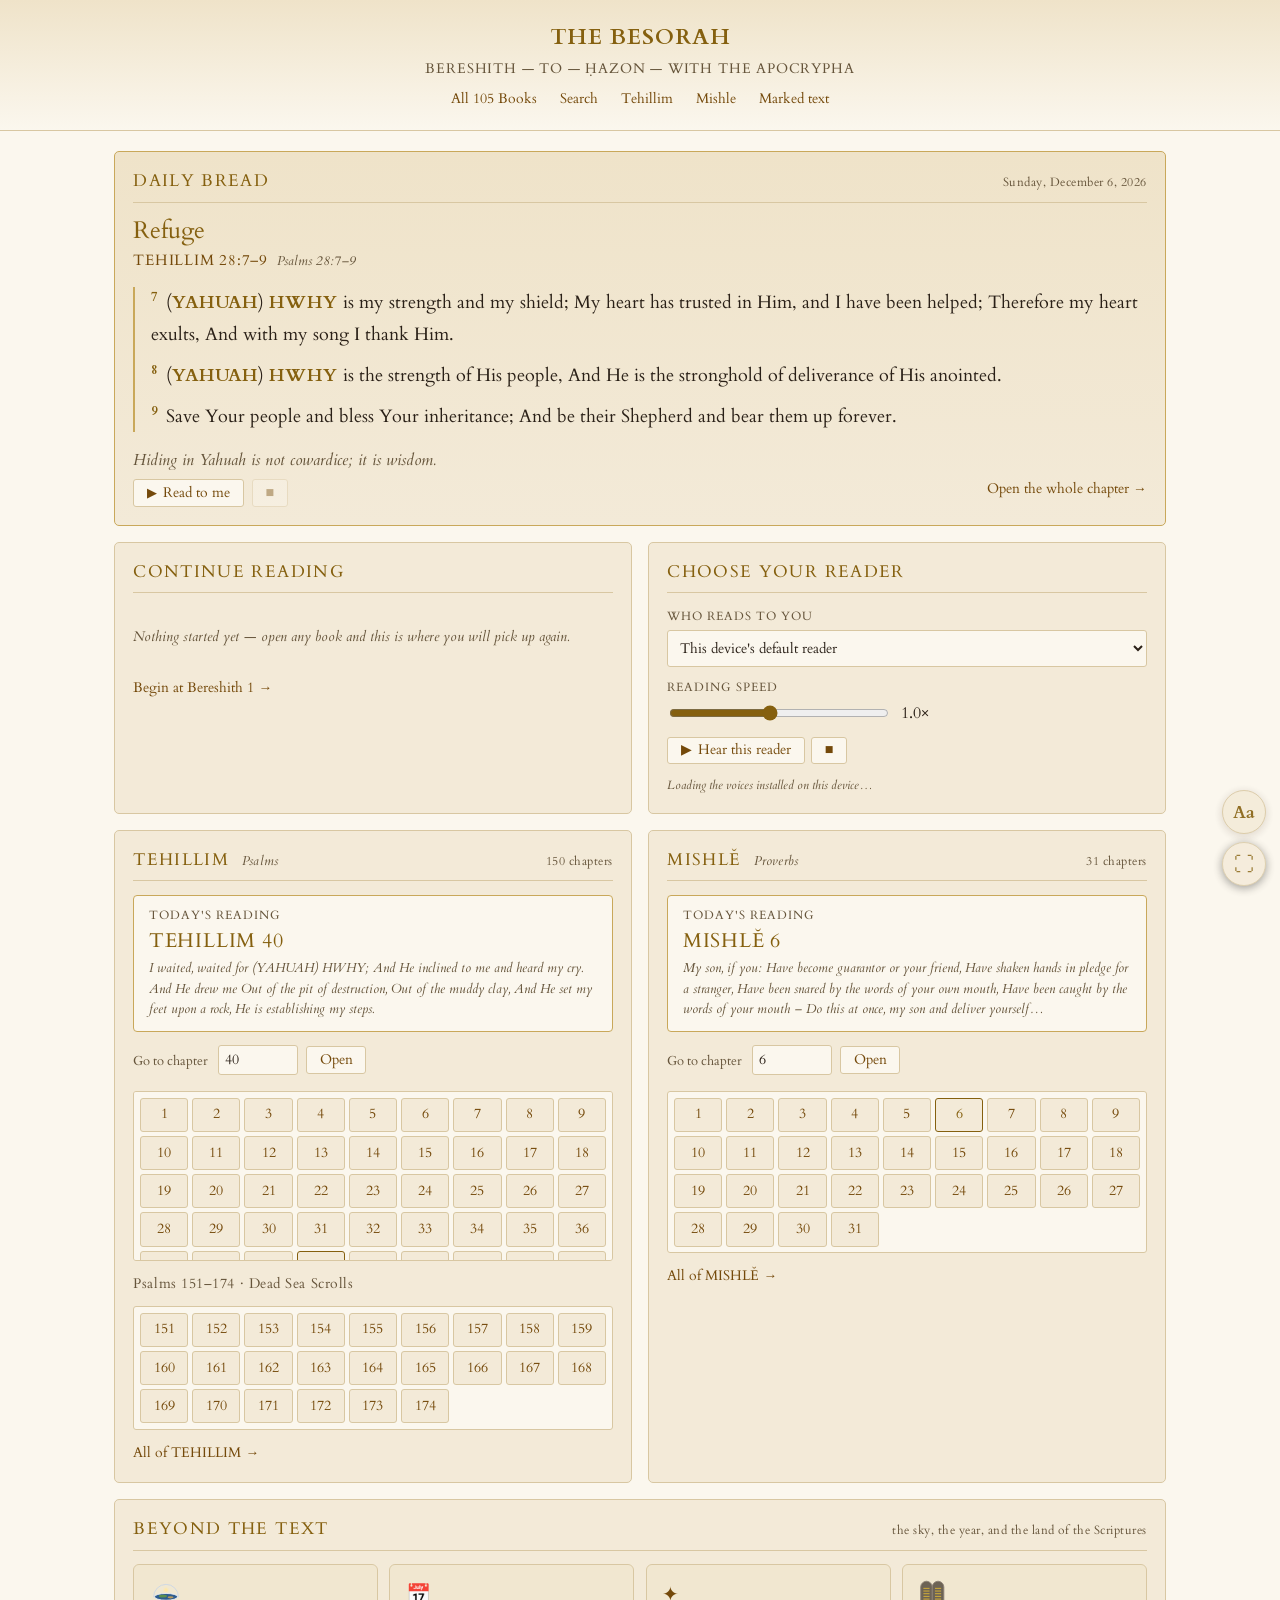
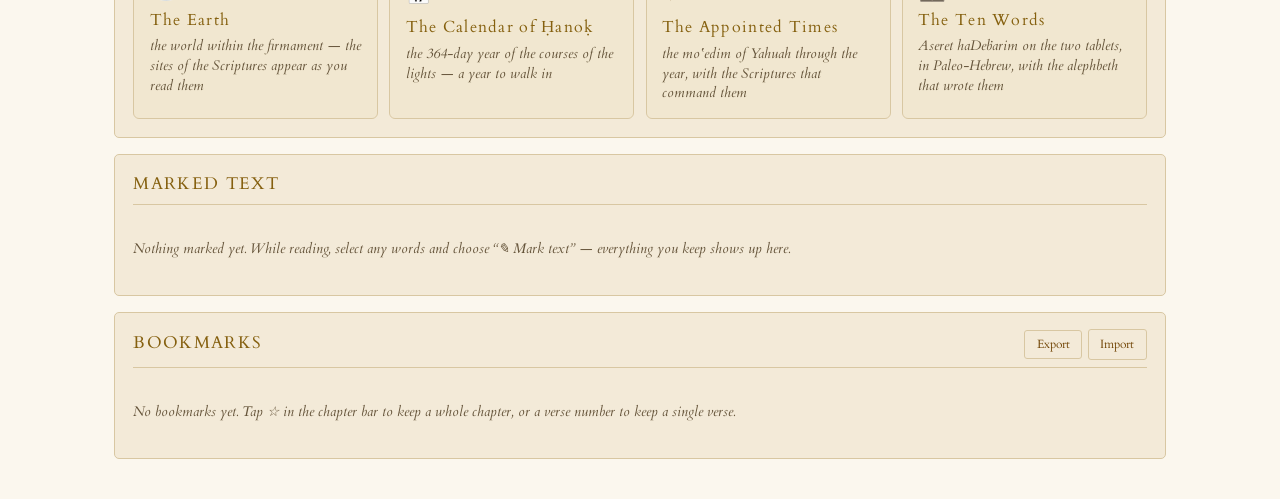
==== commit 3ee4f4ac: "Add Tehillim 151–174 (Dead Sea Scrolls) as its own section - scripts/add_psalms_dss.py builds assets" ====
--- a/index.html
+++ b/index.html
@@ -30,7 +30,7 @@
   <h1>THE BESORAH</h1>
   <div class="sub">Bereshith &mdash; to &mdash; Ḥazon &mdash; with the Apocrypha</div>
   <nav>
-    <a href="books.html">All 104 Books</a>
+    <a href="books.html">All 105 Books</a>
     <a href="search.html">Search</a>
     <a href="#tehillim-card">Tehillim</a>
     <a href="#mishle-card">Mishle</a>
--- a/assets/style.css
+++ b/assets/style.css
@@ -1174,3 +1174,14 @@
 .ui-save { width: 100%; font-family: inherit; font-size: 0.9rem; cursor: pointer;
   background: var(--bg); color: var(--ink); border: 1px solid var(--rule); border-radius: 6px; padding: 0.5rem; }
 .ui-save-row[hidden] { display: none; }
+
+/* A book's unnumbered opening, above verse 1 (Jubilees, 1 Clement). */
+.verses .intro { font-style: italic; color: var(--ink-dim); margin: 0 0 1.2rem;
+  padding: 0 0 0.9rem; border-bottom: 1px solid var(--rule); line-height: 1.7; }
+
+/* Words restored where a scroll is damaged (Psalms 151–174, Dead Sea
+   Scrolls): set lighter and in italic, so the reader can tell the scroll's
+   own words from the editor's restoration. */
+.rs { font-style: italic; color: var(--ink-dim); }
+.rs::before, .rs::after { content: ""; }
+.dss-note { margin: 0.8rem 0 0.3rem; color: var(--ink-dim); font-size: 0.85rem; }
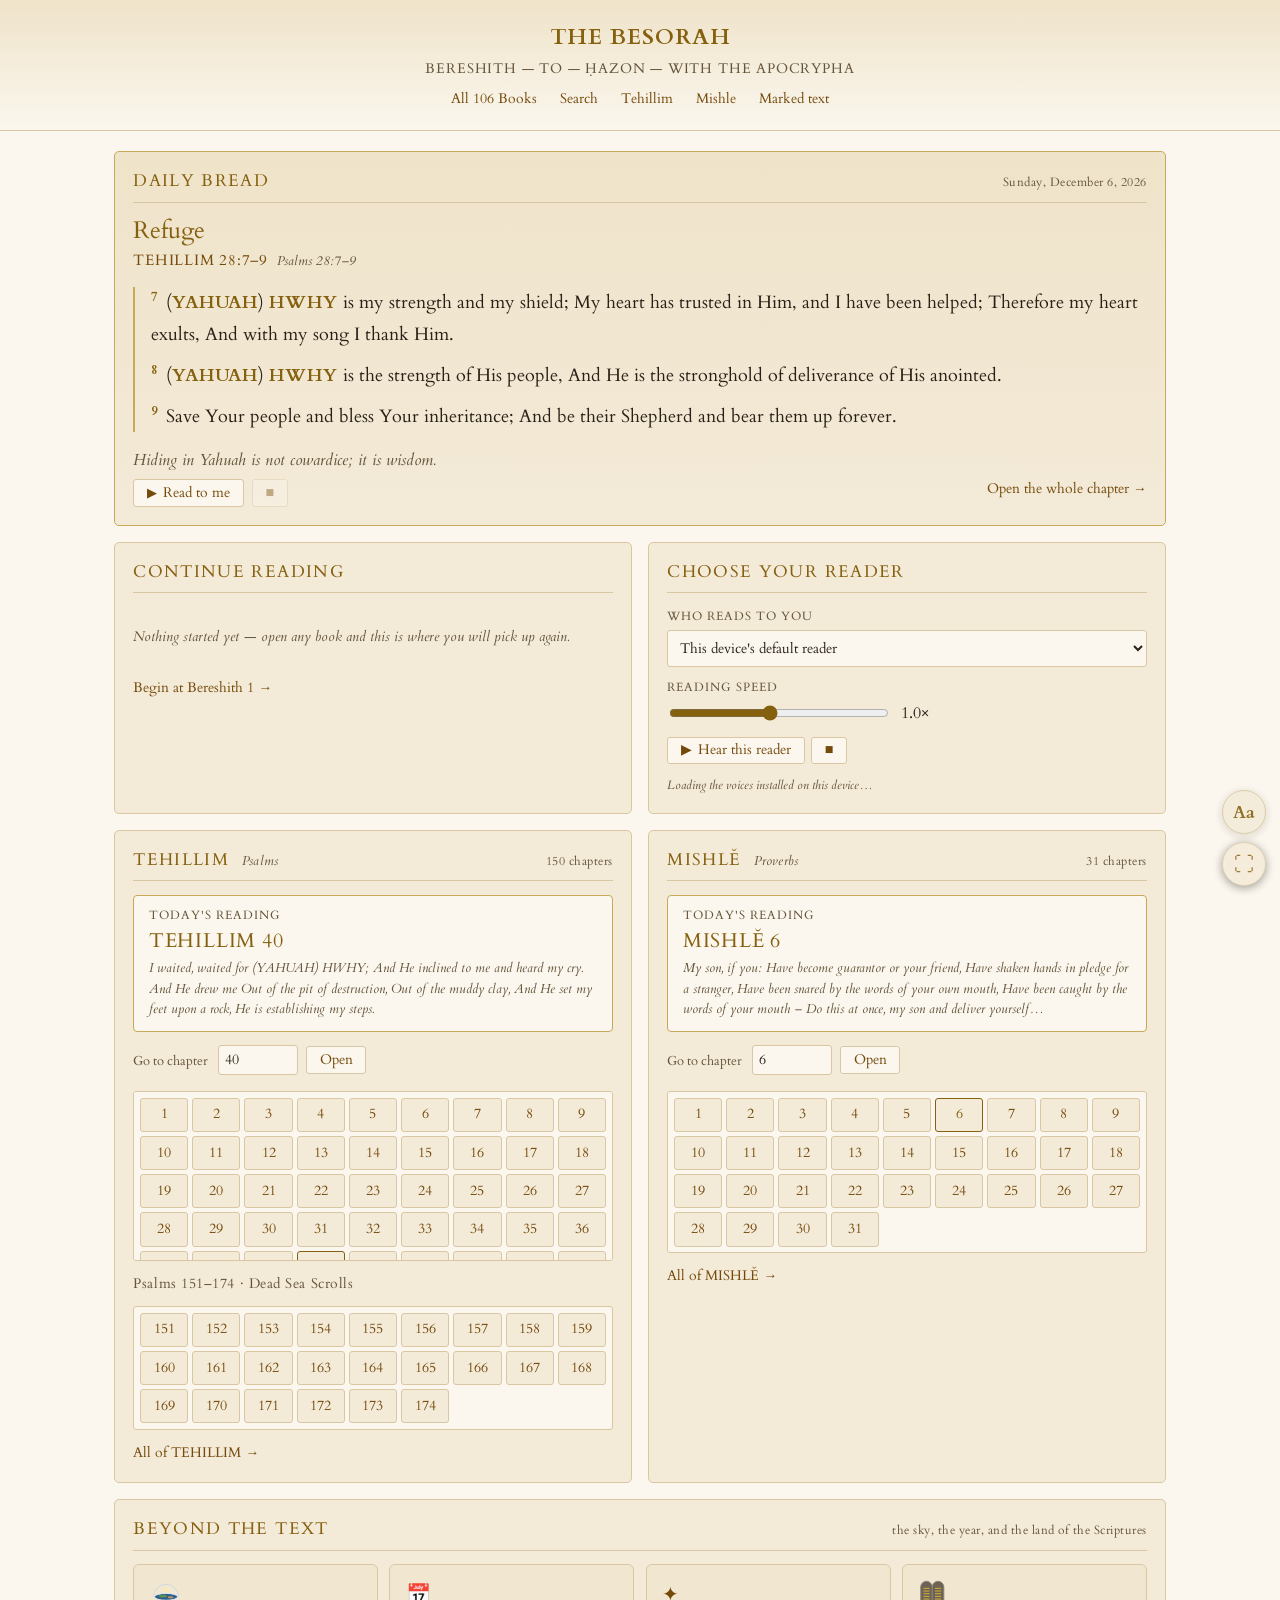
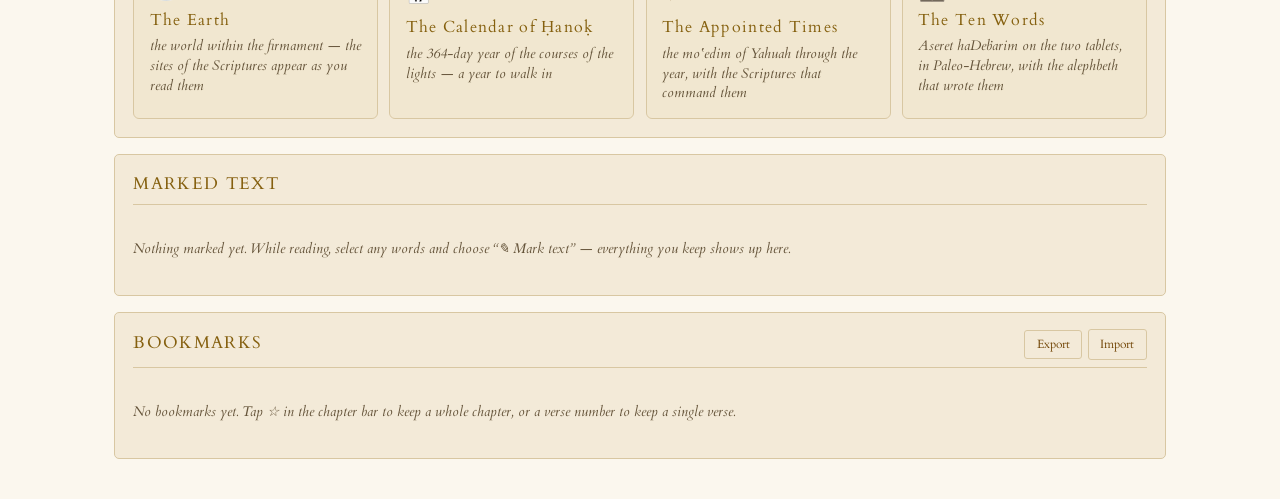
==== commit c7a77f33: "Add the Book of Giants (Gibborim) to the Ethiopic & Eastern Apocrypha - scripts/add_book_of_giants.p" ====
--- a/index.html
+++ b/index.html
@@ -30,7 +30,7 @@
   <h1>THE BESORAH</h1>
   <div class="sub">Bereshith &mdash; to &mdash; Ḥazon &mdash; with the Apocrypha</div>
   <nav>
-    <a href="books.html">All 105 Books</a>
+    <a href="books.html">All 106 Books</a>
     <a href="search.html">Search</a>
     <a href="#tehillim-card">Tehillim</a>
     <a href="#mishle-card">Mishle</a>
